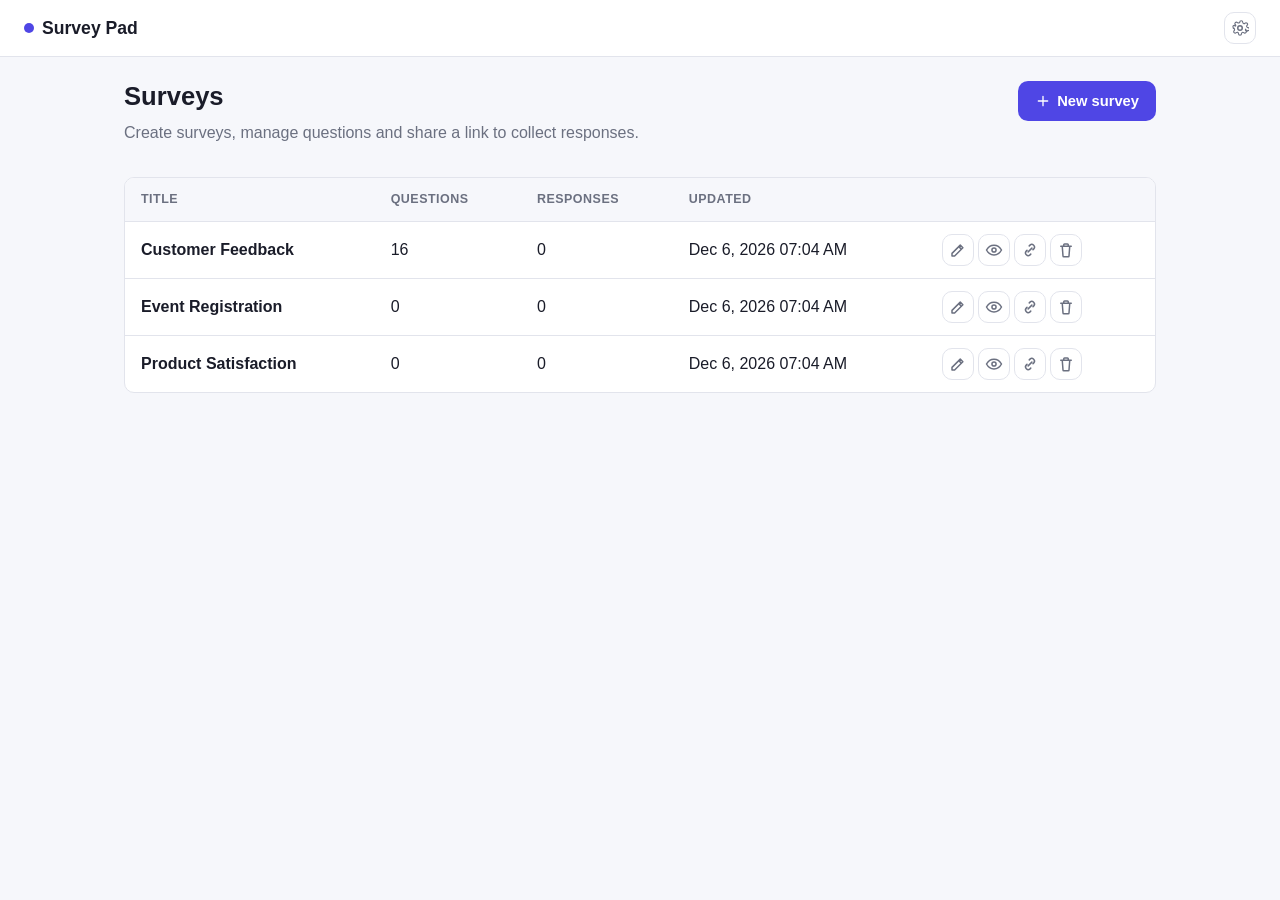
==== index.html @ 5df9e3dc "refactor(ui): simplify required field rendering and remove take nav" ====
<!DOCTYPE html>
<html lang="en">
<head>
  <meta charset="UTF-8">
  <meta name="viewport" content="width=device-width, initial-scale=1">
  <title>Survey Pad</title>
  <link rel="stylesheet" href="assets/css/index.css">
</head>
<body data-page="surveys">
  <header class="app-header">
    <a class="app-brand" href="index.html">
      <span class="brand-dot"></span>
      Survey Pad
    </a>
    <button id="theme-btn" class="icon-button" type="button" aria-label="Theming">
      <svg class="icon" aria-hidden="true"><use href="assets/icons/icons.svg#icon-settings"></use></svg>
    </button>
  </header>

  <main class="app-main">
    <div class="page-header">
      <div>
        <h1>Surveys</h1>
        <p class="page-subtitle">Create surveys, manage questions and share a link to collect responses.</p>
      </div>
      <button id="new-survey-btn" class="btn btn--primary" type="button">
        <svg class="icon" aria-hidden="true"><use href="assets/icons/icons.svg#icon-plus"></use></svg>
        New survey
      </button>
    </div>

    <div class="table-wrap" id="surveys-table-wrap">
      <table class="data-table" id="surveys-table">
        <thead>
          <tr>
            <th>Title</th>
            <th>Questions</th>
            <th>Responses</th>
            <th>Updated</th>
            <th aria-label="Actions"></th>
          </tr>
        </thead>
        <tbody id="surveys-tbody"></tbody>
      </table>
    </div>
    <p id="surveys-empty" class="empty-state" hidden>No surveys yet &mdash; create your first one to get started.</p>
  </main>

  <dialog id="survey-dialog" class="dialog dialog--sm">
    <div class="dialog-header">
      <h2 class="dialog-title" id="survey-dialog-title">New survey</h2>
      <button type="button" class="icon-button" data-dialog-close aria-label="Close dialog">
        <svg class="icon" aria-hidden="true"><use href="assets/icons/icons.svg#icon-close"></use></svg>
      </button>
    </div>
    <div class="dialog-body">
      <form id="survey-form" class="form" novalidate>
        <input type="hidden" id="survey-id">
        <div class="field">
          <label class="field-label" for="survey-title">Title</label>
          <input type="text" id="survey-title" name="title" required maxlength="120">
        </div>
        <div class="field">
          <label class="field-label" for="survey-slug">Slug <span class="field-hint">(used in the survey link, auto-generated)</span></label>
          <input type="text" id="survey-slug" name="slug" required maxlength="80" pattern="[a-z0-9-]+">
          <p class="field-error" id="survey-slug-error" hidden>That slug is already in use.</p>
        </div>
        <div class="field">
          <label class="field-label" for="survey-desc">Description</label>
          <textarea id="survey-desc" name="description" rows="3" maxlength="500"></textarea>
        </div>
        <div class="dialog-actions">
          <button type="button" class="btn btn--ghost" data-dialog-close>Cancel</button>
          <button type="submit" class="btn btn--primary" id="survey-submit-btn">Create survey</button>
        </div>
      </form>
    </div>
  </dialog>

  <dialog id="confirm-dialog" class="dialog dialog--sm">
    <div class="dialog-header">
      <h2 class="dialog-title" id="confirm-dialog-title">Are you sure?</h2>
      <button type="button" class="icon-button" data-dialog-close aria-label="Close dialog">
        <svg class="icon" aria-hidden="true"><use href="assets/icons/icons.svg#icon-close"></use></svg>
      </button>
    </div>
    <div class="dialog-body">
      <p id="confirm-dialog-message" class="dialog-message"></p>
      <div class="dialog-actions">
        <button type="button" class="btn btn--ghost" data-dialog-close>Cancel</button>
        <button type="button" class="btn btn--danger" id="confirm-dialog-confirm">Delete</button>
      </div>
    </div>
  </dialog>

  <dialog id="theme-dialog" class="dialog dialog--sm">
    <div class="dialog-header">
      <h2 class="dialog-title">Theming</h2>
      <button type="button" class="icon-button" data-dialog-close aria-label="Close dialog">
        <svg class="icon" aria-hidden="true"><use href="assets/icons/icons.svg#icon-close"></use></svg>
      </button>
    </div>
    <div class="dialog-body">
      <div class="form">
        <div class="field">
          <label class="field-label" for="theme-font">Font</label>
          <select id="theme-font" class="field-control">
            <option value="'Inter', sans-serif">Inter</option>
            <option value="'Lexend Deca', sans-serif">Lexend Deca</option>
            <option value="'Asap', sans-serif">Asap</option>
          </select>
        </div>
        <div class="field">
          <label class="field-label" for="theme-font-size">Base font size</label>
          <div class="range-wrap">
            <input type="range" id="theme-font-size" min="13" max="20" step="1">
            <output id="theme-font-size-out">16px</output>
          </div>
        </div>
        <div class="field">
          <label class="field-label" for="theme-primary">Accent color</label>
          <input type="color" id="theme-primary">
        </div>
        <div class="field">
          <label class="field-label" for="theme-radius">Corner radius</label>
          <div class="range-wrap">
            <input type="range" id="theme-radius" min="0" max="24" step="1">
            <output id="theme-radius-out">10px</output>
          </div>
        </div>
        <div class="field">
          <label class="field-label" for="theme-spacing">Spacing density</label>
          <div class="range-wrap">
            <input type="range" id="theme-spacing" min="0.8" max="1.4" step="0.05">
            <output id="theme-spacing-out">1x</output>
          </div>
        </div>
        <div class="dialog-actions">
          <button type="button" id="theme-reset" class="btn btn--ghost btn--sm">Reset to defaults</button>
        </div>
      </div>
    </div>
  </dialog>

  <div id="toast-host"></div>

  <script type="module" src="assets/js/pages/surveys.js"></script>
</body>
</html>
---- assets/css/index.css ----
@import url('../fonts/inter/stylesheet.css');
@import url('../fonts/lexend-deca/stylesheet.css');
@import url('../fonts/asap/stylesheet.css');

:root {
  --font-family: 'Inter', sans-serif;
  --font-size-base: 16px;
  --color-primary: #4f46e5;
  --radius-base: 10px;
  --space-scale: 1;

  --color-bg: #f6f7fb;
  --color-surface: #ffffff;
  --color-border: #e2e4ec;
  --color-text: #1a1c29;
  --color-text-muted: #6b7080;
  --color-danger: #dc2626;
  --color-danger-bg: #fef2f2;
  --color-primary-contrast: #ffffff;
  --shadow-sm: 0 1px 2px rgba(20, 20, 40, 0.06);
  --shadow-md: 0 8px 24px rgba(20, 20, 40, 0.12);

  --sp-1: calc(4px * var(--space-scale));
  --sp-2: calc(8px * var(--space-scale));
  --sp-3: calc(12px * var(--space-scale));
  --sp-4: calc(16px * var(--space-scale));
  --sp-5: calc(24px * var(--space-scale));
  --sp-6: calc(32px * var(--space-scale));
}

*, *::before, *::after { box-sizing: border-box; }


[hidden] { display: none !important; }

html { color-scheme: light; }

body {
  margin: 0;
  font-family: var(--font-family);
  font-size: var(--font-size-base);
  color: var(--color-text);
  background: var(--color-bg);
  line-height: 1.5;
  -webkit-font-smoothing: antialiased;
}

h1, h2, h3 { font-weight: 600; margin: 0 0 var(--sp-2); line-height: 1.25; }
h1 { font-size: 1.6em; }
h2 { font-size: 1.25em; }
p { margin: 0 0 var(--sp-2); color: var(--color-text-muted); }
a { color: var(--color-primary); }
code { font-family: ui-monospace, SFMono-Regular, Menlo, monospace; }

.icon { width: 18px; height: 18px; stroke: currentColor; }

/* App shell */
.app-header {
  display: flex;
  align-items: center;
  justify-content: space-between;
  padding: var(--sp-3) var(--sp-5);
  background: var(--color-surface);
  border-bottom: 1px solid var(--color-border);
  position: sticky;
  top: 0;
  z-index: 10;
}
.app-brand { display: flex; align-items: center; gap: var(--sp-2); font-weight: 700; font-size: 1.1em; text-decoration: none; color: var(--color-text); }
.app-brand .brand-dot { width: 10px; height: 10px; border-radius: 999px; background: var(--color-primary); }

.app-main {
  max-width: 1080px;
  margin: 0 auto;
  padding: var(--sp-5);
}
body[data-route="take"] .app-main { max-width: 720px; }

/* Page header */
.page-header {
  display: flex;
  align-items: flex-start;
  justify-content: space-between;
  gap: var(--sp-4);
  margin-bottom: var(--sp-5);
  flex-wrap: wrap;
}
.page-subtitle { max-width: 60ch; }
.header-actions { display: flex; gap: var(--sp-2); flex-wrap: wrap; }
.back-link { display: inline-flex; align-items: center; gap: 2px; font-size: 0.9em; text-decoration: none; color: var(--color-text-muted); margin-bottom: var(--sp-2); }
.back-link .icon { width: 14px; height: 14px; }
.slug-chip {
  display: inline-block;
  background: var(--color-bg);
  border: 1px solid var(--color-border);
  padding: 2px 8px;
  border-radius: 999px;
  font-size: 0.82em;
  color: var(--color-text-muted);
}

/* Buttons */
.btn {
  display: inline-flex;
  align-items: center;
  gap: 6px;
  border-radius: var(--radius-base);
  border: 1px solid transparent;
  padding: var(--sp-2) var(--sp-4);
  font: inherit;
  font-weight: 600;
  font-size: 0.92em;
  cursor: pointer;
  transition: background 0.15s ease, border-color 0.15s ease, transform 0.05s ease;
}
.btn:active { transform: translateY(1px); }
.btn .icon { width: 16px; height: 16px; }
.btn--primary { background: var(--color-primary); color: var(--color-primary-contrast); }
.btn--primary:hover { filter: brightness(1.08); }
.btn--ghost { background: transparent; border-color: var(--color-border); color: var(--color-text); }
.btn--ghost:hover { background: var(--color-bg); }
.btn--danger { background: var(--color-danger); color: #fff; }
.btn--sm { padding: 6px 10px; font-size: 0.85em; }
.btn[disabled] { opacity: 0.45; cursor: not-allowed; }

.icon-button {
  display: inline-flex;
  align-items: center;
  justify-content: center;
  width: 32px;
  height: 32px;
  border-radius: var(--radius-base);
  border: 1px solid var(--color-border);
  background: var(--color-surface);
  color: var(--color-text-muted);
  cursor: pointer;
}
.icon-button:hover { background: var(--color-bg); color: var(--color-text); }
.icon-button--danger:hover { background: var(--color-danger-bg); color: var(--color-danger); border-color: #fecaca; }

/* Table */
.table-wrap { background: var(--color-surface); border: 1px solid var(--color-border); border-radius: var(--radius-base); overflow: hidden; }
.data-table { width: 100%; border-collapse: collapse; }
.data-table th, .data-table td { text-align: left; padding: var(--sp-3) var(--sp-4); border-bottom: 1px solid var(--color-border); vertical-align: middle; }
.data-table th { font-size: 0.78em; text-transform: uppercase; letter-spacing: 0.04em; color: var(--color-text-muted); background: var(--color-bg); }
.data-table tr:last-child td { border-bottom: none; }
.row-title { font-weight: 600; text-decoration: none; color: var(--color-text); }
.row-title:hover { color: var(--color-primary); }
.row-actions { display: flex; gap: var(--sp-1); }
.empty-state {
  text-align: center;
  padding: var(--sp-6) var(--sp-4);
  color: var(--color-text-muted);
  background: var(--color-surface);
  border: 1px dashed var(--color-border);
  border-radius: var(--radius-base);
  display: flex; flex-direction: column; align-items: center; gap: var(--sp-3);
}

/* Forms & fields */
.form { display: flex; flex-direction: column; gap: var(--sp-4); }
.field { display: flex; flex-direction: column; gap: 6px; }
fieldset.field { border: 0; padding: 0; margin: 0; }
fieldset.field legend.field-label { padding: 0; margin-bottom: 6px; }
.field-row { display: flex; gap: var(--sp-3); }
.field-row .field { flex: 1; }
.field-label { font-weight: 600; font-size: 0.88em; }
.field-hint { font-weight: 400; color: var(--color-text-muted); }
.field-help { margin: -4px 0 0; font-size: 0.85em; }
.field-error { color: var(--color-danger); font-size: 0.85em; margin: 0; }
.field[data-required] .field-label::after { content: " *"; color: var(--color-danger); }

input, select, textarea, .field-control {
  font: inherit;
  font-size: 0.95em;
  color: var(--color-text);
  background: var(--color-surface);
  border: 1px solid var(--color-border);
  border-radius: calc(var(--radius-base) * 0.6);
  padding: 9px 11px;
  width: 100%;
}
textarea { resize: vertical; }
input:focus, select:focus, textarea:focus, button:focus-visible {
  outline: 2px solid var(--color-primary);
  outline-offset: 1px;
}
input[type="color"] { padding: 4px; height: 40px; width: 64px; }
input[type="checkbox"], input[type="radio"] { width: auto; accent-color: var(--color-primary); }
.field-control-checkbox { width: auto; accent-color: var(--color-primary); }

.range-wrap { display: flex; align-items: center; gap: var(--sp-3); }
.range-wrap input[type="range"] { flex: 1; padding: 0; accent-color: var(--color-primary); }
.range-output { font-variant-numeric: tabular-nums; color: var(--color-text-muted); min-width: 2.5em; }

.choice-group { display: flex; flex-direction: column; gap: var(--sp-2); }
.choice-option {
  display: flex;
  align-items: center;
  gap: var(--sp-2);
  border: 1px solid var(--color-border);
  border-radius: calc(var(--radius-base) * 0.6);
  padding: var(--sp-2) var(--sp-3);
  cursor: pointer;
  font-size: 0.92em;
}
.choice-option:hover { background: var(--color-bg); }
.choice-option:has(input:checked) { border-color: var(--color-primary); background: color-mix(in srgb, var(--color-primary) 8%, var(--color-surface)); }
.choice-option--single { display: inline-flex; }

.dynamic-fields { display: flex; flex-direction: column; gap: var(--sp-4); }
.options-editor { display: flex; flex-direction: column; gap: var(--sp-2); margin-bottom: var(--sp-2); }
.option-row { display: grid; grid-template-columns: 1fr 1fr auto; gap: var(--sp-2); align-items: center; }

/* Dialog */
dialog.dialog {
  border: none;
  border-radius: var(--radius-base);
  padding: 0;
  width: min(480px, calc(100vw - 32px));
  box-shadow: var(--shadow-md);
  background: var(--color-surface);
  color: var(--color-text);
}
dialog.dialog--sm { width: min(420px, calc(100vw - 32px)); }
dialog.dialog--md { width: min(600px, calc(100vw - 32px)); }
dialog.dialog--lg { width: min(760px, calc(100vw - 32px)); }
dialog.dialog::backdrop { background: rgba(15, 16, 26, 0.45); }
.dialog-header {
  display: flex; align-items: center; justify-content: space-between;
  padding: var(--sp-4) var(--sp-5);
  border-bottom: 1px solid var(--color-border);
}
.dialog-title { margin: 0; }
.dialog-body { padding: var(--sp-5); max-height: 72vh; overflow-y: auto; }
.dialog-body.preview-body { background: var(--color-bg); }
.dialog-actions { display: flex; justify-content: flex-end; gap: var(--sp-2); padding-top: var(--sp-2); }
.dialog-message { margin: 0 0 var(--sp-3); }
.preview-note { font-size: 0.85em; margin-bottom: var(--sp-4); }

/* Toast */
#toast-host { position: fixed; bottom: var(--sp-5); right: var(--sp-5); display: flex; flex-direction: column; gap: var(--sp-2); z-index: 100; }
.toast {
  background: var(--color-text);
  color: #fff;
  padding: var(--sp-2) var(--sp-4);
  border-radius: calc(var(--radius-base) * 0.6);
  box-shadow: var(--shadow-md);
  opacity: 0;
  transform: translateY(8px);
  transition: opacity 0.2s ease, transform 0.2s ease;
  font-size: 0.9em;
}
.toast--visible { opacity: 1; transform: translateY(0); }
.toast--danger { background: var(--color-danger); }

/* Survey form  */
.survey-form { display: flex; flex-direction: column; gap: var(--sp-5); }
.survey-form .field { background: transparent; }

/* Take-survey page */
.survey-take-nav {
  display: flex;
  align-items: center;
  justify-content: center;
  gap: var(--sp-2);
  flex-wrap: wrap;
  margin: var(--sp-4) 0;
}
.survey-take-position { color: var(--color-text-muted); font-size: 0.85em; padding: 0 var(--sp-2); }
.survey-take-nav a[aria-disabled="true"] { pointer-events: none; opacity: 0.4; }
.survey-take-card {
  background: var(--color-surface);
  border: 1px solid var(--color-border);
  border-radius: var(--radius-base);
  padding: var(--sp-6);
  box-shadow: var(--shadow-sm);
}
.survey-take-details { margin-bottom: var(--sp-5); padding-bottom: var(--sp-4); border-bottom: 1px solid var(--color-border); }

.success-panel { text-align: center; padding: var(--sp-6) 0; display: flex; flex-direction: column; align-items: center; gap: var(--sp-2); }

@media (max-width: 640px) {
  .app-main { padding: var(--sp-4); }
  .data-table thead { display: none; }
  .data-table tr { display: block; border-bottom: 1px solid var(--color-border); padding: var(--sp-3) 0; }
  .data-table td { display: flex; justify-content: space-between; gap: var(--sp-3); border-bottom: none; padding: 4px var(--sp-4); }
  .data-table td::before { content: attr(data-label); font-weight: 600; color: var(--color-text-muted); }
  .survey-take-card { padding: var(--sp-4); }
}
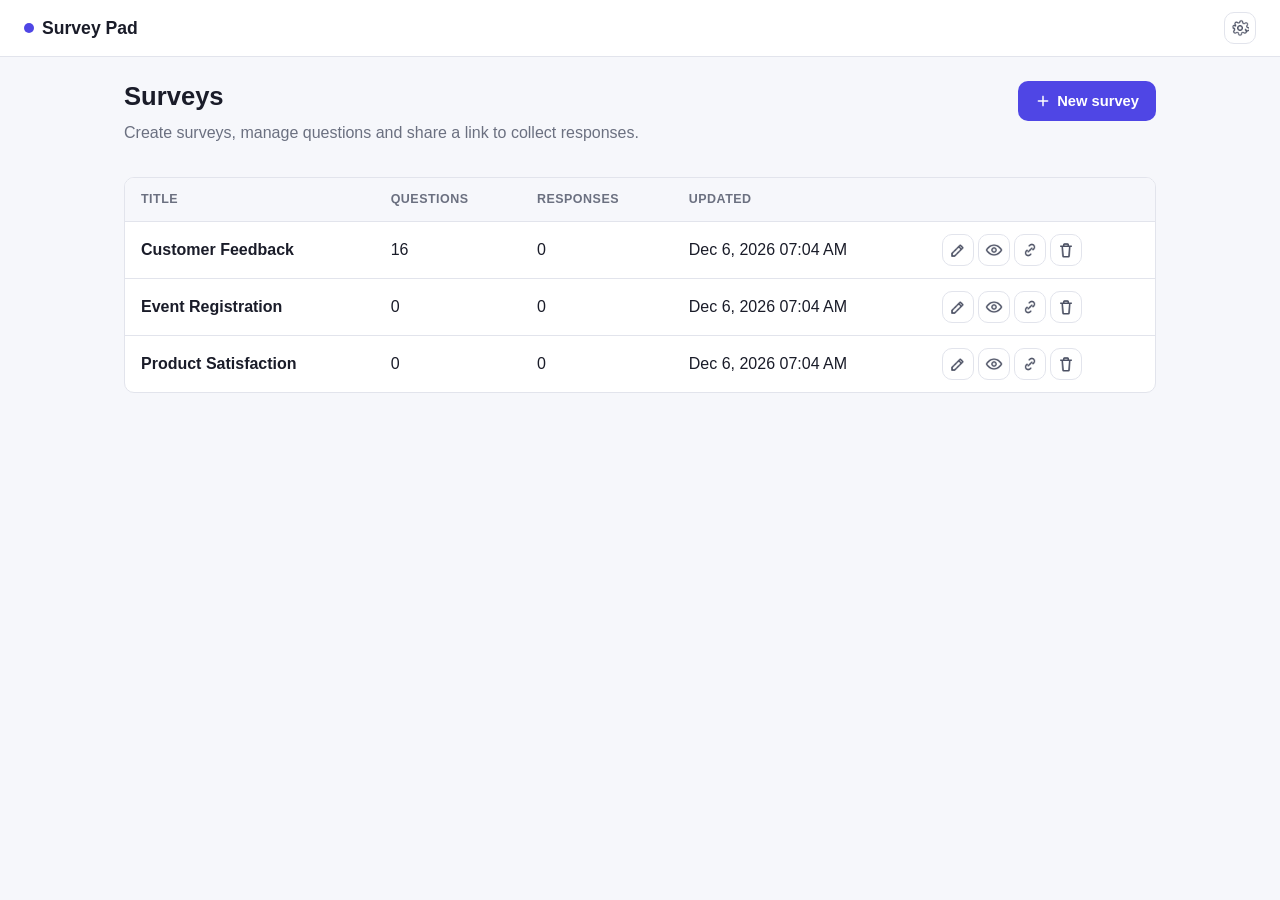
==== commit 6baed9f6: "feat(preview): row style preview" ====
--- a/index.html
+++ b/index.html
@@ -13,7 +13,7 @@
       Survey Pad
     </a>
     <button id="theme-btn" class="icon-button" type="button" aria-label="Theming">
-      <svg class="icon" aria-hidden="true"><use href="assets/icons/icons.svg#icon-settings"></use></svg>
+      <img class="icon" src="assets/icons/png/settings.png" alt="" width="18" height="18">
     </button>
   </header>
 
@@ -24,7 +24,7 @@
         <p class="page-subtitle">Create surveys, manage questions and share a link to collect responses.</p>
       </div>
       <button id="new-survey-btn" class="btn btn--primary" type="button">
-        <svg class="icon" aria-hidden="true"><use href="assets/icons/icons.svg#icon-plus"></use></svg>
+        <img class="icon" src="assets/icons/png/plus.png" alt="" width="18" height="18">
         New survey
       </button>
     </div>
@@ -43,14 +43,14 @@
         <tbody id="surveys-tbody"></tbody>
       </table>
     </div>
-    <p id="surveys-empty" class="empty-state" hidden>No surveys yet &mdash; create your first one to get started.</p>
+    <p id="surveys-empty" class="empty-state" hidden>No surveys yet. Create your first one to get started.</p>
   </main>
 
   <dialog id="survey-dialog" class="dialog dialog--sm">
     <div class="dialog-header">
       <h2 class="dialog-title" id="survey-dialog-title">New survey</h2>
       <button type="button" class="icon-button" data-dialog-close aria-label="Close dialog">
-        <svg class="icon" aria-hidden="true"><use href="assets/icons/icons.svg#icon-close"></use></svg>
+        <img class="icon" src="assets/icons/png/close.png" alt="" width="18" height="18">
       </button>
     </div>
     <div class="dialog-body">
@@ -81,7 +81,7 @@
     <div class="dialog-header">
       <h2 class="dialog-title" id="confirm-dialog-title">Are you sure?</h2>
       <button type="button" class="icon-button" data-dialog-close aria-label="Close dialog">
-        <svg class="icon" aria-hidden="true"><use href="assets/icons/icons.svg#icon-close"></use></svg>
+        <img class="icon" src="assets/icons/png/close.png" alt="" width="18" height="18">
       </button>
     </div>
     <div class="dialog-body">
@@ -97,7 +97,7 @@
     <div class="dialog-header">
       <h2 class="dialog-title">Theming</h2>
       <button type="button" class="icon-button" data-dialog-close aria-label="Close dialog">
-        <svg class="icon" aria-hidden="true"><use href="assets/icons/icons.svg#icon-close"></use></svg>
+        <img class="icon" src="assets/icons/png/close.png" alt="" width="18" height="18">
       </button>
     </div>
     <div class="dialog-body">
--- a/assets/css/index.css
+++ b/assets/css/index.css
@@ -52,7 +52,8 @@
 a { color: var(--color-primary); }
 code { font-family: ui-monospace, SFMono-Regular, Menlo, monospace; }
 
-.icon { width: 18px; height: 18px; stroke: currentColor; }
+.icon { width: 18px; height: 18px; flex: none; }
+.btn--primary .icon, .btn--danger .icon { filter: brightness(0) invert(1); }
 
 /* App shell */
 .app-header {
@@ -212,6 +213,10 @@
 .options-editor { display: flex; flex-direction: column; gap: var(--sp-2); margin-bottom: var(--sp-2); }
 .option-row { display: grid; grid-template-columns: 1fr 1fr auto; gap: var(--sp-2); align-items: center; }
 
+/* Survey form  */
+.survey-form { display: flex; flex-direction: column; gap: var(--sp-5); }
+.survey-form .field { background: transparent; }
+
 /* Dialog */
 dialog.dialog {
   border: none;
@@ -225,6 +230,10 @@
 dialog.dialog--sm { width: min(420px, calc(100vw - 32px)); }
 dialog.dialog--md { width: min(600px, calc(100vw - 32px)); }
 dialog.dialog--lg { width: min(760px, calc(100vw - 32px)); }
+dialog#preview-dialog { width: min(1100px, calc(100vw - 32px)); height: calc(100dvh - 32px); max-height: none; overflow: hidden; }
+dialog#preview-dialog[open] { display: flex; flex-direction: column; }
+#preview-dialog .dialog-header { flex: none; }
+#preview-dialog .dialog-body { flex: 1 1 0; min-height: 0; max-height: none; overflow-y: auto; }
 dialog.dialog::backdrop { background: rgba(15, 16, 26, 0.45); }
 .dialog-header {
   display: flex; align-items: center; justify-content: space-between;
@@ -237,6 +246,13 @@
 .dialog-actions { display: flex; justify-content: flex-end; gap: var(--sp-2); padding-top: var(--sp-2); }
 .dialog-message { margin: 0 0 var(--sp-3); }
 .preview-note { font-size: 0.85em; margin-bottom: var(--sp-4); }
+.preview-body .survey-form {
+  display: grid;
+  grid-template-columns: repeat(auto-fill, minmax(min(260px, 100%), 1fr));
+  gap: var(--sp-5) var(--sp-4);
+  align-items: start;
+}
+.preview-body .survey-form > * { min-width: 0; }
 
 /* Toast */
 #toast-host { position: fixed; bottom: var(--sp-5); right: var(--sp-5); display: flex; flex-direction: column; gap: var(--sp-2); z-index: 100; }
@@ -254,10 +270,6 @@
 .toast--visible { opacity: 1; transform: translateY(0); }
 .toast--danger { background: var(--color-danger); }
 
-/* Survey form  */
-.survey-form { display: flex; flex-direction: column; gap: var(--sp-5); }
-.survey-form .field { background: transparent; }
-
 /* Take-survey page */
 .survey-take-nav {
   display: flex;
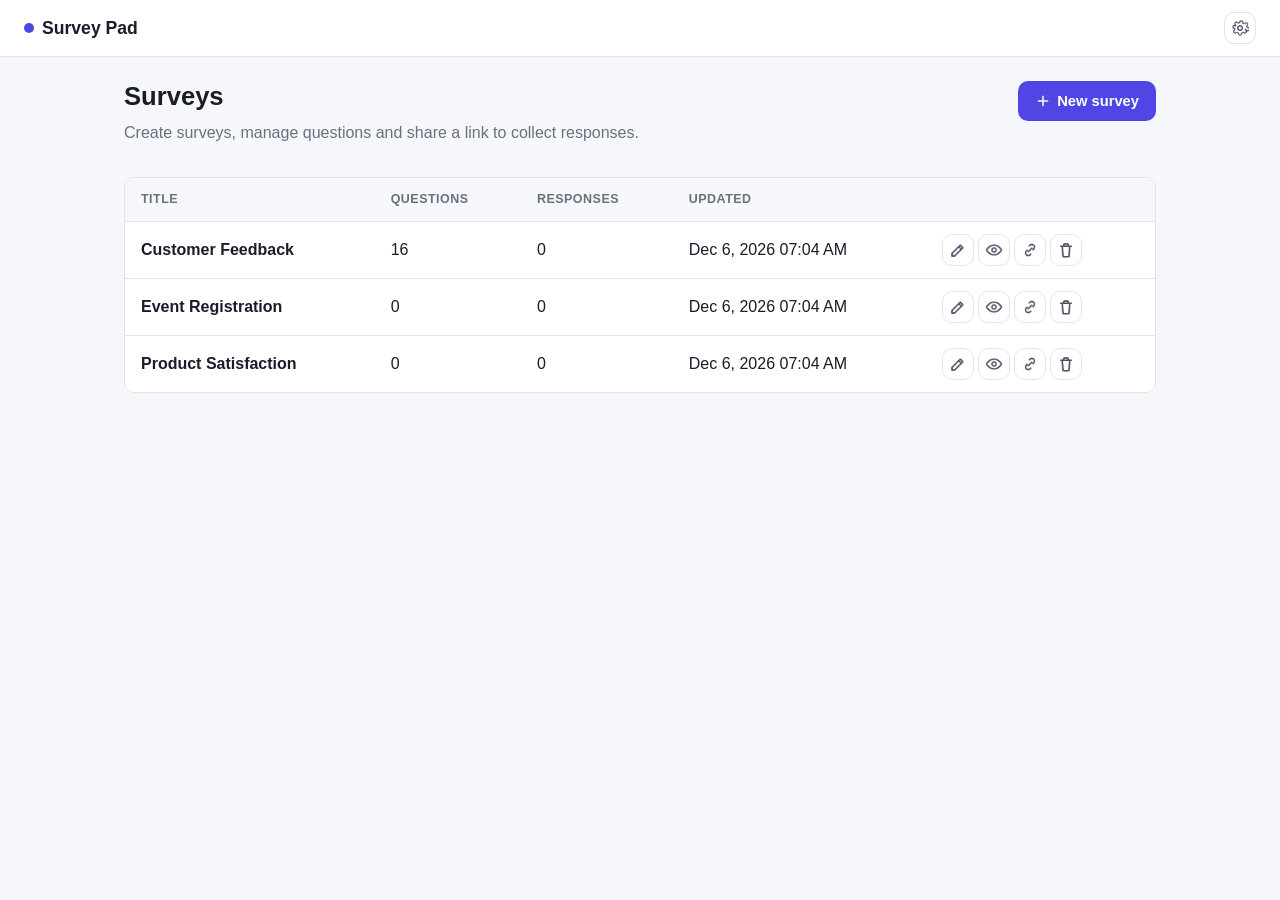
==== commit 2e30a23c: "feat(seo):" ====
--- a/index.html
+++ b/index.html
@@ -3,7 +3,29 @@
 <head>
   <meta charset="UTF-8">
   <meta name="viewport" content="width=device-width, initial-scale=1">
-  <title>Survey Pad</title>
+  <title>Survey Pad | Build and share surveys</title>
+  <meta name="description" content="Create surveys, add questions of every HTML input type, preview them and share a link. Everything is stored in your browser, no account or server needed.">
+  <meta name="theme-color" content="#4f46e5">
+  <link rel="icon" href="favicon.ico" sizes="48x48">
+  <link rel="icon" href="assets/favicon/favicon.svg" type="image/svg+xml">
+  <link rel="icon" href="assets/favicon/favicon-32.png" type="image/png" sizes="32x32">
+  <link rel="icon" href="assets/favicon/favicon-16.png" type="image/png" sizes="16x16">
+  <link rel="apple-touch-icon" href="assets/favicon/apple-touch-icon.png">
+  <link rel="manifest" href="site.webmanifest">
+  <meta property="og:type" content="website">
+  <meta property="og:site_name" content="Survey Pad">
+  <meta property="og:title" content="Survey Pad | Build and share surveys">
+  <meta property="og:description" content="Create surveys, add questions of every HTML input type, preview them and share a link. Everything is stored in your browser, no account or server needed.">
+  <meta property="og:image" content="assets/og/og-image.png">
+  <meta property="og:image:type" content="image/png">
+  <meta property="og:image:width" content="1200">
+  <meta property="og:image:height" content="630">
+  <meta property="og:image:alt" content="Survey Pad logo and tagline on a purple gradient">
+  <meta name="twitter:card" content="summary_large_image">
+  <meta name="twitter:title" content="Survey Pad | Build and share surveys">
+  <meta name="twitter:description" content="Create surveys, add questions of every HTML input type, preview them and share a link. Everything is stored in your browser, no account or server needed.">
+  <meta name="twitter:image" content="assets/og/og-image.png">
+  <meta name="twitter:image:alt" content="Survey Pad logo and tagline on a purple gradient">
   <link rel="stylesheet" href="assets/css/index.css">
 </head>
 <body data-page="surveys">
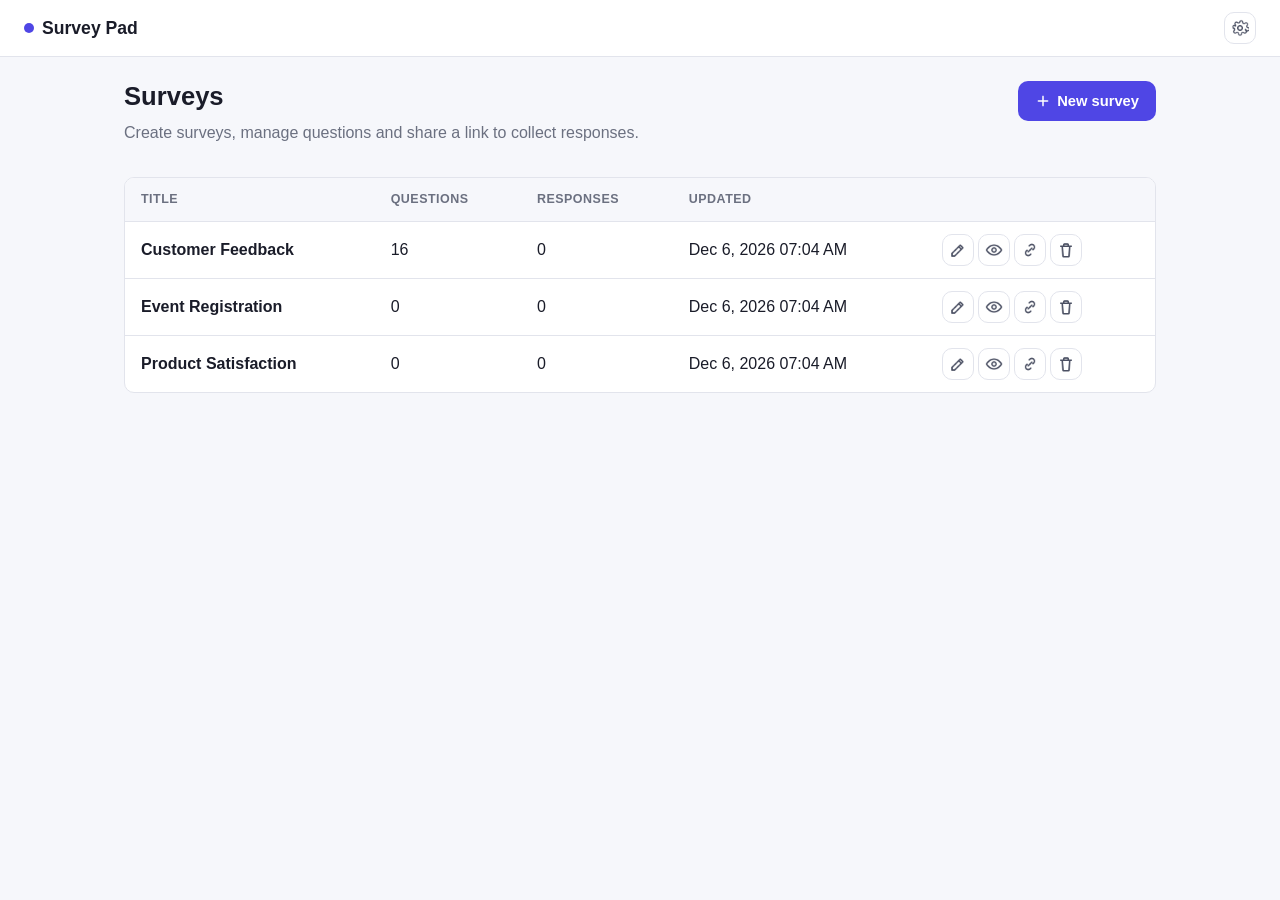
==== commit ed55d406: "." ====
--- a/index.html
+++ b/index.html
@@ -4,7 +4,7 @@
   <meta charset="UTF-8">
   <meta name="viewport" content="width=device-width, initial-scale=1">
   <title>Survey Pad | Build and share surveys</title>
-  <meta name="description" content="Create surveys, add questions of every HTML input type, preview them and share a link. Everything is stored in your browser, no account or server needed.">
+  <meta name="description" content="Create surveys, add questions of every type, preview them and share a link. ">
   <meta name="theme-color" content="#4f46e5">
   <link rel="icon" href="favicon.ico" sizes="48x48">
   <link rel="icon" href="assets/favicon/favicon.svg" type="image/svg+xml">
@@ -15,7 +15,7 @@
   <meta property="og:type" content="website">
   <meta property="og:site_name" content="Survey Pad">
   <meta property="og:title" content="Survey Pad | Build and share surveys">
-  <meta property="og:description" content="Create surveys, add questions of every HTML input type, preview them and share a link. Everything is stored in your browser, no account or server needed.">
+  <meta property="og:description" content="Create surveys, add questions of  type, preview them and share a link. ">
   <meta property="og:image" content="assets/og/og-image.png">
   <meta property="og:image:type" content="image/png">
   <meta property="og:image:width" content="1200">
@@ -23,7 +23,7 @@
   <meta property="og:image:alt" content="Survey Pad logo and tagline on a purple gradient">
   <meta name="twitter:card" content="summary_large_image">
   <meta name="twitter:title" content="Survey Pad | Build and share surveys">
-  <meta name="twitter:description" content="Create surveys, add questions of every HTML input type, preview them and share a link. Everything is stored in your browser, no account or server needed.">
+  <meta name="twitter:description" content="Create surveys, add questions of  type, preview them and share a link. ">
   <meta name="twitter:image" content="assets/og/og-image.png">
   <meta name="twitter:image:alt" content="Survey Pad logo and tagline on a purple gradient">
   <link rel="stylesheet" href="assets/css/index.css">
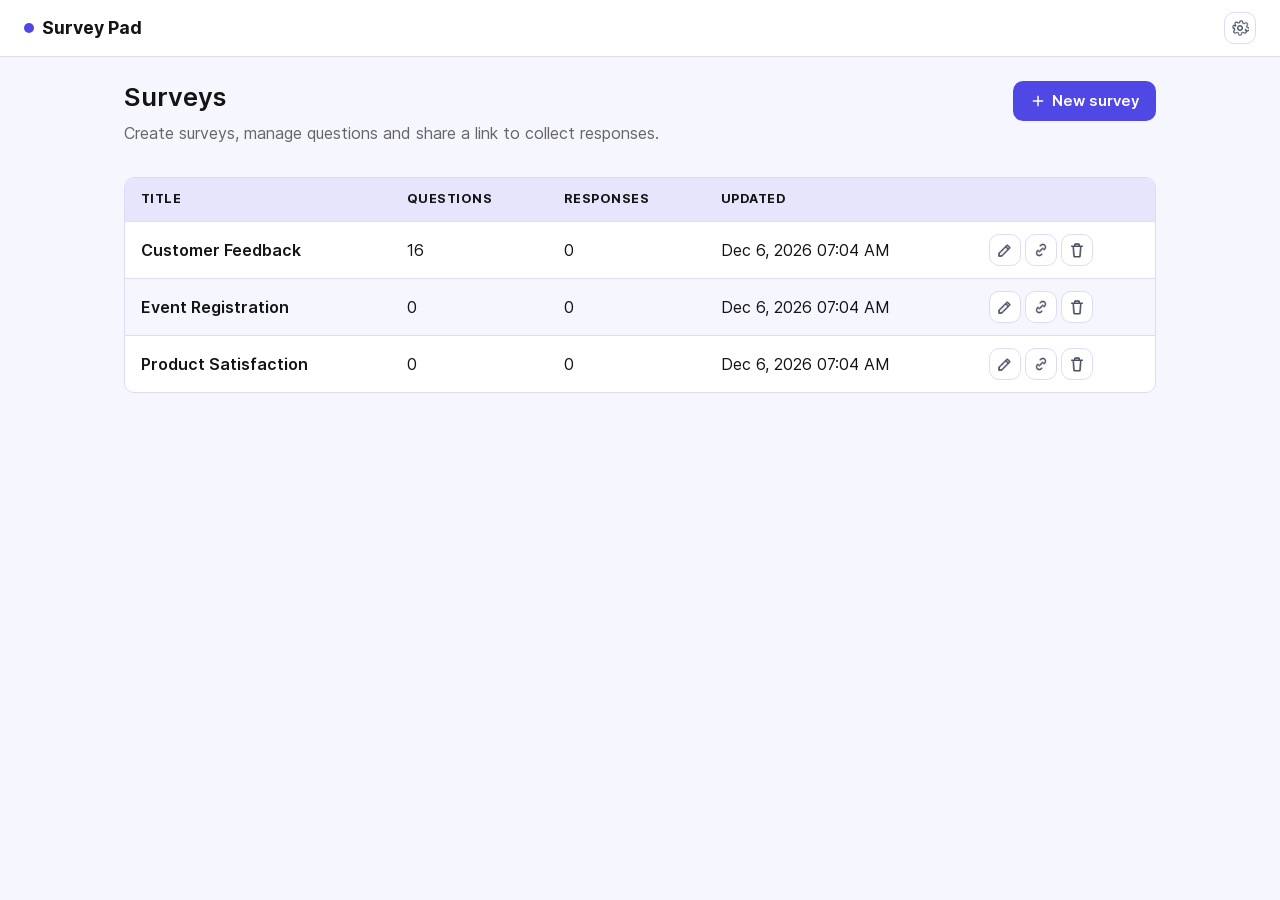
==== commit 00c6fb29: "feat(theme)!: replace accent color with light/dark/contrast themes" ====
--- a/index.html
+++ b/index.html
@@ -1,171 +1,182 @@
 <!DOCTYPE html>
 <html lang="en">
 <head>
-  <meta charset="UTF-8">
-  <meta name="viewport" content="width=device-width, initial-scale=1">
-  <title>Survey Pad | Build and share surveys</title>
-  <meta name="description" content="Create surveys, add questions of every type, preview them and share a link. ">
-  <meta name="theme-color" content="#4f46e5">
-  <link rel="icon" href="favicon.ico" sizes="48x48">
-  <link rel="icon" href="assets/favicon/favicon.svg" type="image/svg+xml">
-  <link rel="icon" href="assets/favicon/favicon-32.png" type="image/png" sizes="32x32">
-  <link rel="icon" href="assets/favicon/favicon-16.png" type="image/png" sizes="16x16">
-  <link rel="apple-touch-icon" href="assets/favicon/apple-touch-icon.png">
-  <link rel="manifest" href="site.webmanifest">
-  <meta property="og:type" content="website">
-  <meta property="og:site_name" content="Survey Pad">
-  <meta property="og:title" content="Survey Pad | Build and share surveys">
-  <meta property="og:description" content="Create surveys, add questions of  type, preview them and share a link. ">
-  <meta property="og:image" content="assets/og/og-image.png">
-  <meta property="og:image:type" content="image/png">
-  <meta property="og:image:width" content="1200">
-  <meta property="og:image:height" content="630">
-  <meta property="og:image:alt" content="Survey Pad logo and tagline on a purple gradient">
-  <meta name="twitter:card" content="summary_large_image">
-  <meta name="twitter:title" content="Survey Pad | Build and share surveys">
-  <meta name="twitter:description" content="Create surveys, add questions of  type, preview them and share a link. ">
-  <meta name="twitter:image" content="assets/og/og-image.png">
-  <meta name="twitter:image:alt" content="Survey Pad logo and tagline on a purple gradient">
-  <link rel="stylesheet" href="assets/css/index.css">
+    <meta charset="UTF-8">
+    <meta content="width=device-width, initial-scale=1" name="viewport">
+    <title>Survey Pad | Build and share surveys</title>
+    <meta content="Create surveys, add questions of every type, preview them and share a link. " name="description">
+    <meta content="#4f46e5" name="theme-color">
+    <link href="favicon.ico" rel="icon" sizes="48x48">
+    <link href="assets/favicon/favicon.svg" rel="icon" type="image/svg+xml">
+    <link href="assets/favicon/favicon-32.png" rel="icon" sizes="32x32" type="image/png">
+    <link href="assets/favicon/favicon-16.png" rel="icon" sizes="16x16" type="image/png">
+    <link href="assets/favicon/apple-touch-icon.png" rel="apple-touch-icon">
+    <link href="site.webmanifest" rel="manifest">
+    <meta content="website" property="og:type">
+    <meta content="Survey Pad" property="og:site_name">
+    <meta content="Survey Pad | Build and share surveys" property="og:title">
+    <meta content="Create surveys, add questions of  type, preview them and share a link. " property="og:description">
+    <meta content="assets/og/og-image.png" property="og:image">
+    <meta content="image/png" property="og:image:type">
+    <meta content="1200" property="og:image:width">
+    <meta content="630" property="og:image:height">
+    <meta content="Survey Pad logo and tagline on a purple gradient" property="og:image:alt">
+    <meta content="summary_large_image" name="twitter:card">
+    <meta content="Survey Pad | Build and share surveys" name="twitter:title">
+    <meta content="Create surveys, add questions of  type, preview them and share a link. " name="twitter:description">
+    <meta content="assets/og/og-image.png" name="twitter:image">
+    <meta content="Survey Pad logo and tagline on a purple gradient" name="twitter:image:alt">
+    <link href="assets/css/index.css" rel="stylesheet">
+
+    <script>
+        try {
+            var s = JSON.parse(localStorage.getItem('sp:theme'));
+            var t = s && s.theme;
+            if (!t) t = matchMedia('(prefers-contrast: more)').matches ? 'contrast'
+                : matchMedia('(prefers-color-scheme: dark)').matches ? 'dark' : 'light';
+            document.documentElement.dataset.theme = t;
+        } catch (e) {
+        }
+    </script>
 </head>
 <body data-page="surveys">
-  <header class="app-header">
+<header class="app-header">
     <a class="app-brand" href="index.html">
-      <span class="brand-dot"></span>
-      Survey Pad
+        <span class="brand-dot"></span>
+        Survey Pad
     </a>
-    <button id="theme-btn" class="icon-button" type="button" aria-label="Theming">
-      <img class="icon" src="assets/icons/png/settings.png" alt="" width="18" height="18">
+    <button aria-label="Theming" class="icon-button" id="theme-btn" type="button">
+        <img alt="" class="icon" height="18" src="assets/icons/png/settings.png" width="18">
     </button>
-  </header>
+</header>
 
-  <main class="app-main">
+<main class="app-main">
     <div class="page-header">
-      <div>
-        <h1>Surveys</h1>
-        <p class="page-subtitle">Create surveys, manage questions and share a link to collect responses.</p>
-      </div>
-      <button id="new-survey-btn" class="btn btn--primary" type="button">
-        <img class="icon" src="assets/icons/png/plus.png" alt="" width="18" height="18">
-        New survey
-      </button>
+        <div>
+            <h1>Surveys</h1>
+            <p class="page-subtitle">Create surveys, manage questions and share a link to collect responses.</p>
+        </div>
+        <button class="btn btn--primary" id="new-survey-btn" type="button">
+            <img alt="" class="icon" height="18" src="assets/icons/png/plus.png" width="18">
+            New survey
+        </button>
     </div>
 
     <div class="table-wrap" id="surveys-table-wrap">
-      <table class="data-table" id="surveys-table">
-        <thead>
-          <tr>
-            <th>Title</th>
-            <th>Questions</th>
-            <th>Responses</th>
-            <th>Updated</th>
-            <th aria-label="Actions"></th>
-          </tr>
-        </thead>
-        <tbody id="surveys-tbody"></tbody>
-      </table>
+        <table class="data-table" id="surveys-table">
+            <thead>
+            <tr>
+                <th>Title</th>
+                <th>Questions</th>
+                <th>Responses</th>
+                <th>Updated</th>
+                <th aria-label="Actions"></th>
+            </tr>
+            </thead>
+            <tbody id="surveys-tbody"></tbody>
+        </table>
     </div>
-    <p id="surveys-empty" class="empty-state" hidden>No surveys yet. Create your first one to get started.</p>
-  </main>
+    <p class="empty-state" hidden id="surveys-empty">No surveys yet. Create your first one to get started.</p>
+</main>
 
-  <dialog id="survey-dialog" class="dialog dialog--sm">
+<dialog class="dialog dialog--sm" id="survey-dialog">
     <div class="dialog-header">
-      <h2 class="dialog-title" id="survey-dialog-title">New survey</h2>
-      <button type="button" class="icon-button" data-dialog-close aria-label="Close dialog">
-        <img class="icon" src="assets/icons/png/close.png" alt="" width="18" height="18">
-      </button>
+        <h2 class="dialog-title" id="survey-dialog-title">New survey</h2>
+        <button aria-label="Close dialog" class="icon-button" data-dialog-close type="button">
+            <img alt="" class="icon" height="18" src="assets/icons/png/close.png" width="18">
+        </button>
     </div>
     <div class="dialog-body">
-      <form id="survey-form" class="form" novalidate>
-        <input type="hidden" id="survey-id">
-        <div class="field">
-          <label class="field-label" for="survey-title">Title</label>
-          <input type="text" id="survey-title" name="title" required maxlength="120">
-        </div>
-        <div class="field">
-          <label class="field-label" for="survey-slug">Slug <span class="field-hint">(used in the survey link, auto-generated)</span></label>
-          <input type="text" id="survey-slug" name="slug" required maxlength="80" pattern="[a-z0-9-]+">
-          <p class="field-error" id="survey-slug-error" hidden>That slug is already in use.</p>
-        </div>
-        <div class="field">
-          <label class="field-label" for="survey-desc">Description</label>
-          <textarea id="survey-desc" name="description" rows="3" maxlength="500"></textarea>
-        </div>
-        <div class="dialog-actions">
-          <button type="button" class="btn btn--ghost" data-dialog-close>Cancel</button>
-          <button type="submit" class="btn btn--primary" id="survey-submit-btn">Create survey</button>
-        </div>
-      </form>
+        <form class="form" id="survey-form" novalidate>
+            <input id="survey-id" type="hidden">
+            <div class="field">
+                <label class="field-label" for="survey-title">Title</label>
+                <input id="survey-title" maxlength="120" name="title" required type="text">
+            </div>
+            <div class="field">
+                <label class="field-label" for="survey-slug">Slug <span class="field-hint">(used in the survey link, auto-generated)</span></label>
+                <input id="survey-slug" maxlength="80" name="slug" pattern="[a-z0-9-]+" required type="text">
+                <p class="field-error" hidden id="survey-slug-error">That slug is already in use.</p>
+            </div>
+            <div class="field">
+                <label class="field-label" for="survey-desc">Description</label>
+                <textarea id="survey-desc" maxlength="500" name="description" rows="3"></textarea>
+            </div>
+            <div class="dialog-actions">
+                <button class="btn btn--ghost" data-dialog-close type="button">Cancel</button>
+                <button class="btn btn--primary" id="survey-submit-btn" type="submit">Create survey</button>
+            </div>
+        </form>
     </div>
-  </dialog>
+</dialog>
 
-  <dialog id="confirm-dialog" class="dialog dialog--sm">
+<dialog class="dialog dialog--sm" id="confirm-dialog">
     <div class="dialog-header">
-      <h2 class="dialog-title" id="confirm-dialog-title">Are you sure?</h2>
-      <button type="button" class="icon-button" data-dialog-close aria-label="Close dialog">
-        <img class="icon" src="assets/icons/png/close.png" alt="" width="18" height="18">
-      </button>
+        <h2 class="dialog-title" id="confirm-dialog-title">Are you sure?</h2>
+        <button aria-label="Close dialog" class="icon-button" data-dialog-close type="button">
+            <img alt="" class="icon" height="18" src="assets/icons/png/close.png" width="18">
+        </button>
     </div>
     <div class="dialog-body">
-      <p id="confirm-dialog-message" class="dialog-message"></p>
-      <div class="dialog-actions">
-        <button type="button" class="btn btn--ghost" data-dialog-close>Cancel</button>
-        <button type="button" class="btn btn--danger" id="confirm-dialog-confirm">Delete</button>
-      </div>
+        <p class="dialog-message" id="confirm-dialog-message"></p>
+        <div class="dialog-actions">
+            <button class="btn btn--ghost" data-dialog-close type="button">Cancel</button>
+            <button class="btn btn--danger" id="confirm-dialog-confirm" type="button">Delete</button>
+        </div>
     </div>
-  </dialog>
+</dialog>
 
-  <dialog id="theme-dialog" class="dialog dialog--sm">
+<dialog class="dialog dialog--sm" id="theme-dialog">
     <div class="dialog-header">
-      <h2 class="dialog-title">Theming</h2>
-      <button type="button" class="icon-button" data-dialog-close aria-label="Close dialog">
-        <img class="icon" src="assets/icons/png/close.png" alt="" width="18" height="18">
-      </button>
+        <h2 class="dialog-title">Settings</h2>
+        <button aria-label="Close dialog" class="icon-button" data-dialog-close type="button">
+            <img alt="" class="icon" height="18" src="assets/icons/png/close.png" width="18">
+        </button>
     </div>
     <div class="dialog-body">
-      <div class="form">
-        <div class="field">
-          <label class="field-label" for="theme-font">Font</label>
-          <select id="theme-font" class="field-control">
-            <option value="'Inter', sans-serif">Inter</option>
-            <option value="'Lexend Deca', sans-serif">Lexend Deca</option>
-            <option value="'Asap', sans-serif">Asap</option>
-          </select>
+        <fieldset class="field">
+            <legend class="field-label">Theme</legend>
+            <div class="theme-options" id="theme-options"></div>
+        </fieldset>
+        <div class="form">
+            <div class="field">
+                <label class="field-label" for="theme-font">Font</label>
+                <select class="field-control" id="theme-font">
+                    <option value="'Inter', sans-serif">Inter</option>
+                    <option value="'Lexend Deca', sans-serif">Lexend Deca</option>
+                    <option value="'Asap', sans-serif">Asap</option>
+                </select>
+            </div>
+            <div class="field">
+                <label class="field-label" for="theme-font-size">Font size</label>
+                <div class="range-wrap">
+                    <input id="theme-font-size" max="20" min="13" step="1" type="range">
+                    <output id="theme-font-size-out">16px</output>
+                </div>
+            </div>
+            <div class="field">
+                <label class="field-label" for="theme-radius">Corner radius</label>
+                <div class="range-wrap">
+                    <input id="theme-radius" max="24" min="0" step="1" type="range">
+                    <output id="theme-radius-out">10px</output>
+                </div>
+            </div>
+            <div class="field">
+                <label class="field-label" for="theme-spacing">Spacing density</label>
+                <div class="range-wrap">
+                    <input id="theme-spacing" max="1.4" min="0.8" step="0.05" type="range">
+                    <output id="theme-spacing-out">1x</output>
+                </div>
+            </div>
+            <div class="dialog-actions">
+                <button class="btn btn--ghost btn--sm" id="theme-reset" type="button">Reset to defaults</button>
+            </div>
         </div>
-        <div class="field">
-          <label class="field-label" for="theme-font-size">Base font size</label>
-          <div class="range-wrap">
-            <input type="range" id="theme-font-size" min="13" max="20" step="1">
-            <output id="theme-font-size-out">16px</output>
-          </div>
-        </div>
-        <div class="field">
-          <label class="field-label" for="theme-primary">Accent color</label>
-          <input type="color" id="theme-primary">
-        </div>
-        <div class="field">
-          <label class="field-label" for="theme-radius">Corner radius</label>
-          <div class="range-wrap">
-            <input type="range" id="theme-radius" min="0" max="24" step="1">
-            <output id="theme-radius-out">10px</output>
-          </div>
-        </div>
-        <div class="field">
-          <label class="field-label" for="theme-spacing">Spacing density</label>
-          <div class="range-wrap">
-            <input type="range" id="theme-spacing" min="0.8" max="1.4" step="0.05">
-            <output id="theme-spacing-out">1x</output>
-          </div>
-        </div>
-        <div class="dialog-actions">
-          <button type="button" id="theme-reset" class="btn btn--ghost btn--sm">Reset to defaults</button>
-        </div>
-      </div>
     </div>
-  </dialog>
+</dialog>
 
-  <div id="toast-host"></div>
+<div id="toast-host"></div>
 
-  <script type="module" src="assets/js/pages/surveys.js"></script>
+<script src="assets/js/pages/surveys.js" type="module"></script>
 </body>
 </html>
--- a/assets/css/index.css
+++ b/assets/css/index.css
@@ -3,300 +3,885 @@
 @import url('../fonts/asap/stylesheet.css');
 
 :root {
-  --font-family: 'Inter', sans-serif;
-  --font-size-base: 16px;
-  --color-primary: #4f46e5;
-  --radius-base: 10px;
-  --space-scale: 1;
-
-  --color-bg: #f6f7fb;
-  --color-surface: #ffffff;
-  --color-border: #e2e4ec;
-  --color-text: #1a1c29;
-  --color-text-muted: #6b7080;
-  --color-danger: #dc2626;
-  --color-danger-bg: #fef2f2;
-  --color-primary-contrast: #ffffff;
-  --shadow-sm: 0 1px 2px rgba(20, 20, 40, 0.06);
-  --shadow-md: 0 8px 24px rgba(20, 20, 40, 0.12);
-
-  --sp-1: calc(4px * var(--space-scale));
-  --sp-2: calc(8px * var(--space-scale));
-  --sp-3: calc(12px * var(--space-scale));
-  --sp-4: calc(16px * var(--space-scale));
-  --sp-5: calc(24px * var(--space-scale));
-  --sp-6: calc(32px * var(--space-scale));
-}
-
-*, *::before, *::after { box-sizing: border-box; }
-
-
-[hidden] { display: none !important; }
-
-html { color-scheme: light; }
+    --font-family: 'Inter', sans-serif;
+    --font-size-base: 16px;
+    --radius-base: 10px;
+    --space-scale: 1;
+
+    color-scheme: light;
+
+    --color-primary: hsl(243 75% 59%);
+    --color-primary-contrast: hsl(0 0% 100%);
+    --color-primary-soft: hsl(244 76% 97%);
+    --color-surface: hsl(0 0% 100%);
+    --color-bg: hsl(240 75% 98%);
+    --color-border: hsl(243 76% 92%);
+    --color-text: hsl(0 0% 8%);
+    --color-text-muted: hsl(0 0% 40%);
+    --color-hover: hsl(240 75% 98%);
+    --color-focus: var(--color-primary);
+
+    --color-danger: hsl(0 72% 51%);
+    --color-danger-contrast: hsl(0 0% 100%);
+    --color-danger-bg: hsl(0 86% 97%);
+    --color-danger-border: hsl(0 96% 89%);
+
+    --color-table-header-bg: hsl(243 73% 94%);
+    --color-table-header-text: var(--color-text);
+    --color-row-alt: hsl(240 80% 98%);
+    --color-row-hover: hsl(240 72% 96%);
+
+    --color-backdrop: hsl(243 53% 18% / 0.45);
+    --shadow-sm: 0 1px 2px hsl(243 53% 18% / 0.06);
+    --shadow-md: 0 8px 24px hsl(243 53% 18% / 0.12);
+
+    --focus-width: 2px;
+    --dialog-border: none;
+    --icon-invert: 0;
+    --icon-on-primary-invert: 1;
+    --icon-on-danger-invert: 1;
+
+    --sp-1: calc(4px * var(--space-scale));
+    --sp-2: calc(8px * var(--space-scale));
+    --sp-3: calc(12px * var(--space-scale));
+    --sp-4: calc(16px * var(--space-scale));
+    --sp-5: calc(24px * var(--space-scale));
+    --sp-6: calc(32px * var(--space-scale));
+
+    --border-width: 1px;
+    --icon-size: 18px;
+    --icon-size-sm: 14px;
+    --icon-size-btn: 16px;
+    --control-size: 32px;
+    --swatch-width: 64px;
+    --swatch-height: 40px;
+    --control-radius: calc(var(--radius-base) * 0.6);
+    --pill-radius: 999px;
+
+    --dialog-width: 480px;
+    --dialog-width-sm: 420px;
+    --dialog-width-md: 600px;
+    --dialog-width-lg: 760px;
+    --dialog-width-xl: 1100px;
+
+    --transition-fast: 0.15s ease;
+    --transition-snappy: 0.05s ease;
+    --transition-toast: 0.2s ease;
+}
+
+:root[data-theme="dark"] {
+    color-scheme: dark;
+
+    --color-primary: hsl(235 89% 74%);
+    --color-primary-contrast: hsl(228 30% 8%);
+    --color-primary-soft: hsl(235 40% 18%);
+    --color-surface: hsl(228 24% 12%);
+    --color-bg: hsl(228 30% 7%);
+    --color-border: hsl(228 20% 24%);
+    --color-text: hsl(220 20% 93%);
+    --color-text-muted: hsl(220 12% 68%);
+    --color-hover: hsl(228 24% 18%);
+    --color-focus: var(--color-primary);
+
+    --color-danger: hsl(0 84% 63%);
+    --color-danger-contrast: hsl(228 30% 8%);
+    --color-danger-bg: hsl(0 45% 16%);
+    --color-danger-border: hsl(0 45% 30%);
+
+    --color-table-header-bg: hsl(228 28% 18%);
+    --color-table-header-text: var(--color-text);
+    --color-row-alt: hsl(228 24% 14%);
+    --color-row-hover: hsl(228 26% 20%);
+
+    --color-backdrop: hsl(0 0% 0% / 0.65);
+    --shadow-sm: 0 1px 2px hsl(0 0% 0% / 0.4);
+    --shadow-md: 0 8px 24px hsl(0 0% 0% / 0.55);
+
+    --dialog-border: var(--border-width) solid var(--color-border);
+    --icon-invert: 1;
+    --icon-on-primary-invert: 0;
+    --icon-on-danger-invert: 0;
+}
+
+:root[data-theme="contrast"] {
+    color-scheme: dark;
+
+    --color-primary: hsl(50 100% 50%);
+    --color-primary-contrast: hsl(0 0% 0%);
+    --color-primary-soft: hsl(50 100% 12%);
+    --color-surface: hsl(0 0% 0%);
+    --color-bg: hsl(0 0% 0%);
+    --color-border: hsl(0 0% 100%);
+    --color-text: hsl(0 0% 100%);
+    --color-text-muted: hsl(0 0% 100%);
+    --color-hover: hsl(50 100% 13%);
+    --color-focus: hsl(187 100% 50%);
+
+    --color-danger: hsl(0 100% 71%);
+    --color-danger-contrast: hsl(0 0% 0%);
+    --color-danger-bg: hsl(0 0% 0%);
+    --color-danger-border: hsl(0 100% 71%);
+
+    --color-table-header-bg: hsl(50 100% 50%);
+    --color-table-header-text: hsl(0 0% 0%);
+    --color-row-alt: hsl(0 0% 10%);
+    --color-row-hover: hsl(50 100% 13%);
+
+    --color-backdrop: hsl(0 0% 0% / 0.85);
+    --shadow-sm: none;
+    --shadow-md: none;
+
+    --focus-width: 3px;
+    --border-width: 2px;
+    --dialog-border: var(--border-width) solid var(--color-border);
+    --icon-invert: 1;
+    --icon-on-primary-invert: 0;
+    --icon-on-danger-invert: 0;
+}
+
+*, *::before, *::after {
+    box-sizing: border-box;
+}
+
+[hidden] {
+    display: none !important;
+}
 
 body {
-  margin: 0;
-  font-family: var(--font-family);
-  font-size: var(--font-size-base);
-  color: var(--color-text);
-  background: var(--color-bg);
-  line-height: 1.5;
-  -webkit-font-smoothing: antialiased;
-}
-
-h1, h2, h3 { font-weight: 600; margin: 0 0 var(--sp-2); line-height: 1.25; }
-h1 { font-size: 1.6em; }
-h2 { font-size: 1.25em; }
-p { margin: 0 0 var(--sp-2); color: var(--color-text-muted); }
-a { color: var(--color-primary); }
-code { font-family: ui-monospace, SFMono-Regular, Menlo, monospace; }
-
-.icon { width: 18px; height: 18px; flex: none; }
-.btn--primary .icon, .btn--danger .icon { filter: brightness(0) invert(1); }
+    margin: 0;
+    font-family: var(--font-family);
+    font-size: var(--font-size-base);
+    color: var(--color-text);
+    background: var(--color-bg);
+    line-height: 1.5;
+    -webkit-font-smoothing: antialiased;
+}
+
+h1, h2, h3 {
+    font-weight: 600;
+    margin: 0 0 var(--sp-2);
+    line-height: 1.25;
+}
+
+h1 {
+    font-size: 1.6em;
+}
+
+h2 {
+    font-size: 1.25em;
+}
+
+p {
+    margin: 0 0 var(--sp-2);
+    color: var(--color-text-muted);
+}
+
+a {
+    color: var(--color-primary);
+}
+
+code {
+    font-family: ui-monospace, SFMono-Regular, Menlo, monospace;
+}
+
+:root[data-theme="contrast"] a:not(.btn):not(.app-brand):not(.row-title):not(.back-link) {
+    text-decoration: underline;
+}
+
+
+.icon {
+    width: var(--icon-size);
+    height: var(--icon-size);
+    flex: none;
+    filter: invert(var(--icon-invert));
+}
+
+.btn--primary .icon {
+    filter: brightness(0) invert(var(--icon-on-primary-invert));
+}
+
+.btn--danger .icon {
+    filter: brightness(0) invert(var(--icon-on-danger-invert));
+}
 
 /* App shell */
 .app-header {
-  display: flex;
-  align-items: center;
-  justify-content: space-between;
-  padding: var(--sp-3) var(--sp-5);
-  background: var(--color-surface);
-  border-bottom: 1px solid var(--color-border);
-  position: sticky;
-  top: 0;
-  z-index: 10;
-}
-.app-brand { display: flex; align-items: center; gap: var(--sp-2); font-weight: 700; font-size: 1.1em; text-decoration: none; color: var(--color-text); }
-.app-brand .brand-dot { width: 10px; height: 10px; border-radius: 999px; background: var(--color-primary); }
+    display: flex;
+    align-items: center;
+    justify-content: space-between;
+    padding: var(--sp-3) var(--sp-5);
+    background: var(--color-surface);
+    border-bottom: var(--border-width) solid var(--color-border);
+    position: sticky;
+    top: 0;
+    z-index: 10;
+}
+
+.app-brand {
+    display: flex;
+    align-items: center;
+    gap: var(--sp-2);
+    font-weight: 700;
+    font-size: 1.1em;
+    text-decoration: none;
+    color: var(--color-text);
+}
+
+.app-brand .brand-dot {
+    width: 10px;
+    height: 10px;
+    border-radius: var(--pill-radius);
+    background: var(--color-primary);
+}
 
 .app-main {
-  max-width: 1080px;
-  margin: 0 auto;
-  padding: var(--sp-5);
-}
-body[data-route="take"] .app-main { max-width: 720px; }
+    max-width: 1080px;
+    margin: 0 auto;
+    padding: var(--sp-5);
+}
+
+body[data-route="take"] .app-main {
+    max-width: 720px;
+}
 
 /* Page header */
 .page-header {
-  display: flex;
-  align-items: flex-start;
-  justify-content: space-between;
-  gap: var(--sp-4);
-  margin-bottom: var(--sp-5);
-  flex-wrap: wrap;
-}
-.page-subtitle { max-width: 60ch; }
-.header-actions { display: flex; gap: var(--sp-2); flex-wrap: wrap; }
-.back-link { display: inline-flex; align-items: center; gap: 2px; font-size: 0.9em; text-decoration: none; color: var(--color-text-muted); margin-bottom: var(--sp-2); }
-.back-link .icon { width: 14px; height: 14px; }
+    display: flex;
+    align-items: flex-start;
+    justify-content: space-between;
+    gap: var(--sp-4);
+    margin-bottom: var(--sp-5);
+    flex-wrap: wrap;
+}
+
+.page-subtitle {
+    max-width: 60ch;
+}
+
+.header-actions {
+    display: flex;
+    gap: var(--sp-2);
+    flex-wrap: wrap;
+}
+
+.back-link {
+    display: inline-flex;
+    align-items: center;
+    gap: 2px;
+    font-size: 0.9em;
+    text-decoration: none;
+    color: var(--color-text-muted);
+    margin-bottom: var(--sp-2);
+}
+
+.back-link .icon {
+    width: var(--icon-size-sm);
+    height: var(--icon-size-sm);
+}
+
 .slug-chip {
-  display: inline-block;
-  background: var(--color-bg);
-  border: 1px solid var(--color-border);
-  padding: 2px 8px;
-  border-radius: 999px;
-  font-size: 0.82em;
-  color: var(--color-text-muted);
+    display: inline-block;
+    background: var(--color-bg);
+    border: var(--border-width) solid var(--color-border);
+    padding: 2px 8px;
+    border-radius: var(--pill-radius);
+    font-size: 0.82em;
+    color: var(--color-text-muted);
 }
 
 /* Buttons */
 .btn {
-  display: inline-flex;
-  align-items: center;
-  gap: 6px;
-  border-radius: var(--radius-base);
-  border: 1px solid transparent;
-  padding: var(--sp-2) var(--sp-4);
-  font: inherit;
-  font-weight: 600;
-  font-size: 0.92em;
-  cursor: pointer;
-  transition: background 0.15s ease, border-color 0.15s ease, transform 0.05s ease;
-}
-.btn:active { transform: translateY(1px); }
-.btn .icon { width: 16px; height: 16px; }
-.btn--primary { background: var(--color-primary); color: var(--color-primary-contrast); }
-.btn--primary:hover { filter: brightness(1.08); }
-.btn--ghost { background: transparent; border-color: var(--color-border); color: var(--color-text); }
-.btn--ghost:hover { background: var(--color-bg); }
-.btn--danger { background: var(--color-danger); color: #fff; }
-.btn--sm { padding: 6px 10px; font-size: 0.85em; }
-.btn[disabled] { opacity: 0.45; cursor: not-allowed; }
+    display: inline-flex;
+    align-items: center;
+    gap: 6px;
+    border-radius: var(--radius-base);
+    border: var(--border-width) solid transparent;
+    padding: var(--sp-2) var(--sp-4);
+    font: inherit;
+    font-weight: 600;
+    font-size: 0.92em;
+    cursor: pointer;
+    transition: background var(--transition-fast), border-color var(--transition-fast), transform var(--transition-snappy);
+}
+
+.btn:active {
+    transform: translateY(1px);
+}
+
+.btn .icon {
+    width: var(--icon-size-btn);
+    height: var(--icon-size-btn);
+}
+
+.btn--primary {
+    background: var(--color-primary);
+    color: var(--color-primary-contrast);
+}
+
+.btn--primary:hover {
+    filter: brightness(1.08);
+}
+
+:root[data-theme="contrast"] .btn--primary:hover {
+    filter: none;
+    outline: 2px solid var(--color-text);
+    outline-offset: 2px;
+}
+
+.btn--ghost {
+    background: transparent;
+    border-color: var(--color-border);
+    color: var(--color-text);
+}
+
+.btn--ghost:hover {
+    background: var(--color-hover);
+}
+
+.btn--danger {
+    background: var(--color-danger);
+    color: var(--color-danger-contrast);
+}
+
+.btn--sm {
+    padding: 6px 10px;
+    font-size: 0.85em;
+}
+
+.btn[disabled] {
+    opacity: 0.45;
+    cursor: not-allowed;
+}
 
 .icon-button {
-  display: inline-flex;
-  align-items: center;
-  justify-content: center;
-  width: 32px;
-  height: 32px;
-  border-radius: var(--radius-base);
-  border: 1px solid var(--color-border);
-  background: var(--color-surface);
-  color: var(--color-text-muted);
-  cursor: pointer;
-}
-.icon-button:hover { background: var(--color-bg); color: var(--color-text); }
-.icon-button--danger:hover { background: var(--color-danger-bg); color: var(--color-danger); border-color: #fecaca; }
+    display: inline-flex;
+    align-items: center;
+    justify-content: center;
+    width: var(--control-size);
+    height: var(--control-size);
+    border-radius: var(--radius-base);
+    border: var(--border-width) solid var(--color-border);
+    background: var(--color-surface);
+    color: var(--color-text-muted);
+    cursor: pointer;
+}
+
+.icon-button:hover {
+    background: var(--color-hover);
+    color: var(--color-text);
+}
+
+.icon-button--danger:hover {
+    background: var(--color-danger-bg);
+    color: var(--color-danger);
+    border-color: var(--color-danger-border);
+}
 
 /* Table */
-.table-wrap { background: var(--color-surface); border: 1px solid var(--color-border); border-radius: var(--radius-base); overflow: hidden; }
-.data-table { width: 100%; border-collapse: collapse; }
-.data-table th, .data-table td { text-align: left; padding: var(--sp-3) var(--sp-4); border-bottom: 1px solid var(--color-border); vertical-align: middle; }
-.data-table th { font-size: 0.78em; text-transform: uppercase; letter-spacing: 0.04em; color: var(--color-text-muted); background: var(--color-bg); }
-.data-table tr:last-child td { border-bottom: none; }
-.row-title { font-weight: 600; text-decoration: none; color: var(--color-text); }
-.row-title:hover { color: var(--color-primary); }
-.row-actions { display: flex; gap: var(--sp-1); }
+.table-wrap {
+    background: var(--color-surface);
+    border: var(--border-width) solid var(--color-border);
+    border-radius: var(--radius-base);
+    overflow: hidden;
+}
+
+.data-table {
+    width: 100%;
+    border-collapse: collapse;
+}
+
+.data-table th, .data-table td {
+    text-align: left;
+    padding: var(--sp-3) var(--sp-4);
+    border-bottom: var(--border-width) solid var(--color-border);
+    vertical-align: middle;
+}
+
+.data-table th {
+    font-size: 0.78em;
+    font-weight: 700;
+    text-transform: uppercase;
+    letter-spacing: 0.04em;
+    color: var(--color-table-header-text);
+    background: var(--color-table-header-bg);
+}
+
+.data-table tr:last-child td {
+    border-bottom: none;
+}
+
+.data-table tbody tr:nth-child(even) {
+    background: var(--color-row-alt);
+}
+
+.data-table tbody tr:hover {
+    background: var(--color-row-hover);
+}
+
+.row-title {
+    font-weight: 600;
+    text-decoration: none;
+    color: var(--color-text);
+}
+
+.row-title:hover {
+    color: var(--color-primary);
+}
+
+.row-actions {
+    display: flex;
+    gap: var(--sp-1);
+}
+
 .empty-state {
-  text-align: center;
-  padding: var(--sp-6) var(--sp-4);
-  color: var(--color-text-muted);
-  background: var(--color-surface);
-  border: 1px dashed var(--color-border);
-  border-radius: var(--radius-base);
-  display: flex; flex-direction: column; align-items: center; gap: var(--sp-3);
+    text-align: center;
+    padding: var(--sp-6) var(--sp-4);
+    color: var(--color-text-muted);
+    background: var(--color-surface);
+    border: var(--border-width) dashed var(--color-border);
+    border-radius: var(--radius-base);
+    display: flex;
+    flex-direction: column;
+    align-items: center;
+    gap: var(--sp-3);
 }
 
 /* Forms & fields */
-.form { display: flex; flex-direction: column; gap: var(--sp-4); }
-.field { display: flex; flex-direction: column; gap: 6px; }
-fieldset.field { border: 0; padding: 0; margin: 0; }
-fieldset.field legend.field-label { padding: 0; margin-bottom: 6px; }
-.field-row { display: flex; gap: var(--sp-3); }
-.field-row .field { flex: 1; }
-.field-label { font-weight: 600; font-size: 0.88em; }
-.field-hint { font-weight: 400; color: var(--color-text-muted); }
-.field-help { margin: -4px 0 0; font-size: 0.85em; }
-.field-error { color: var(--color-danger); font-size: 0.85em; margin: 0; }
-.field[data-required] .field-label::after { content: " *"; color: var(--color-danger); }
+.form {
+    display: flex;
+    flex-direction: column;
+    gap: var(--sp-4);
+}
+
+.field {
+    display: flex;
+    flex-direction: column;
+    gap: 6px;
+}
+
+fieldset.field {
+    border: 0;
+    padding: 0;
+    margin: 0;
+}
+
+fieldset.field legend.field-label {
+    padding: 0;
+    margin-bottom: 6px;
+}
+
+.field-row {
+    display: flex;
+    gap: var(--sp-3);
+}
+
+.field-row .field {
+    flex: 1;
+}
+
+.field-label {
+    font-weight: 600;
+    font-size: 0.88em;
+}
+
+.field-hint {
+    font-weight: 400;
+    color: var(--color-text-muted);
+}
+
+.field-help {
+    margin: -4px 0 0;
+    font-size: 0.85em;
+}
+
+.field-error {
+    color: var(--color-danger);
+    font-size: 0.85em;
+    margin: 0;
+}
+
+.field[data-required] .field-label::after {
+    content: " *";
+    color: var(--color-danger);
+}
 
 input, select, textarea, .field-control {
-  font: inherit;
-  font-size: 0.95em;
-  color: var(--color-text);
-  background: var(--color-surface);
-  border: 1px solid var(--color-border);
-  border-radius: calc(var(--radius-base) * 0.6);
-  padding: 9px 11px;
-  width: 100%;
-}
-textarea { resize: vertical; }
+    font: inherit;
+    font-size: 0.95em;
+    color: var(--color-text);
+    background: var(--color-surface);
+    border: var(--border-width) solid var(--color-border);
+    border-radius: var(--control-radius);
+    padding: 9px 11px;
+    width: 100%;
+}
+
+textarea {
+    resize: vertical;
+}
+
 input:focus, select:focus, textarea:focus, button:focus-visible {
-  outline: 2px solid var(--color-primary);
-  outline-offset: 1px;
-}
-input[type="color"] { padding: 4px; height: 40px; width: 64px; }
-input[type="checkbox"], input[type="radio"] { width: auto; accent-color: var(--color-primary); }
-.field-control-checkbox { width: auto; accent-color: var(--color-primary); }
-
-.range-wrap { display: flex; align-items: center; gap: var(--sp-3); }
-.range-wrap input[type="range"] { flex: 1; padding: 0; accent-color: var(--color-primary); }
-.range-output { font-variant-numeric: tabular-nums; color: var(--color-text-muted); min-width: 2.5em; }
-
-.choice-group { display: flex; flex-direction: column; gap: var(--sp-2); }
+    outline: var(--focus-width) solid var(--color-focus);
+    outline-offset: 1px;
+}
+
+input[type="color"] {
+    padding: 4px;
+    height: var(--swatch-height);
+    width: var(--swatch-width);
+}
+
+input[type="color"]:disabled {
+    opacity: 0.45;
+    cursor: not-allowed;
+}
+
+input[type="checkbox"], input[type="radio"] {
+    width: auto;
+    accent-color: var(--color-primary);
+}
+
+.field-control-checkbox {
+    width: auto;
+    accent-color: var(--color-primary);
+}
+
+.range-wrap {
+    display: flex;
+    align-items: center;
+    gap: var(--sp-3);
+}
+
+.range-wrap input[type="range"] {
+    flex: 1;
+    padding: 0;
+    accent-color: var(--color-primary);
+}
+
+.range-output {
+    font-variant-numeric: tabular-nums;
+    color: var(--color-text-muted);
+    min-width: 2.5em;
+}
+
+.choice-group {
+    display: flex;
+    flex-direction: column;
+    gap: var(--sp-2);
+}
+
 .choice-option {
-  display: flex;
-  align-items: center;
-  gap: var(--sp-2);
-  border: 1px solid var(--color-border);
-  border-radius: calc(var(--radius-base) * 0.6);
-  padding: var(--sp-2) var(--sp-3);
-  cursor: pointer;
-  font-size: 0.92em;
-}
-.choice-option:hover { background: var(--color-bg); }
-.choice-option:has(input:checked) { border-color: var(--color-primary); background: color-mix(in srgb, var(--color-primary) 8%, var(--color-surface)); }
-.choice-option--single { display: inline-flex; }
-
-.dynamic-fields { display: flex; flex-direction: column; gap: var(--sp-4); }
-.options-editor { display: flex; flex-direction: column; gap: var(--sp-2); margin-bottom: var(--sp-2); }
-.option-row { display: grid; grid-template-columns: 1fr 1fr auto; gap: var(--sp-2); align-items: center; }
-
-/* Survey form  */
-.survey-form { display: flex; flex-direction: column; gap: var(--sp-5); }
-.survey-form .field { background: transparent; }
+    display: flex;
+    align-items: center;
+    gap: var(--sp-2);
+    border: var(--border-width) solid var(--color-border);
+    border-radius: var(--control-radius);
+    padding: var(--sp-2) var(--sp-3);
+    cursor: pointer;
+    font-size: 0.92em;
+}
+
+.choice-option:hover {
+    background: var(--color-hover);
+}
+
+.choice-option:has(input:checked) {
+    border-color: var(--color-primary);
+    background: var(--color-primary-soft);
+}
+
+.choice-option--single {
+    display: inline-flex;
+}
+
+.dynamic-fields {
+    display: flex;
+    flex-direction: column;
+    gap: var(--sp-4);
+}
+
+.options-editor {
+    display: flex;
+    flex-direction: column;
+    gap: var(--sp-2);
+    margin-bottom: var(--sp-2);
+}
+
+.option-row {
+    display: grid;
+    grid-template-columns: 1fr 1fr auto;
+    gap: var(--sp-2);
+    align-items: center;
+}
+
+/* Theme picker (Light / Dark / High contrast) */
+.theme-options {
+    display: grid;
+    grid-template-columns: repeat(3, 1fr);
+    gap: var(--sp-2);
+}
+
+.theme-options input {
+    position: absolute;
+    width: 1px;
+    height: 1px;
+    margin: -1px;
+    padding: 0;
+    overflow: hidden;
+    clip: rect(0, 0, 0, 0);
+    white-space: nowrap;
+    border: 0;
+}
+
+.theme-options label {
+    display: flex;
+    align-items: center;
+    justify-content: center;
+    min-height: 40px;
+    padding: 6px var(--sp-2);
+    text-align: center;
+    font-size: 0.88em;
+    font-weight: 500;
+    line-height: 1.2;
+    cursor: pointer;
+    border: var(--border-width) solid var(--color-border);
+    border-radius: var(--control-radius);
+    transition: background var(--transition-fast), border-color var(--transition-fast);
+}
+
+.theme-options label:hover {
+    background: var(--color-hover);
+}
+
+.theme-options input:checked + label {
+    background: var(--color-primary);
+    color: var(--color-primary-contrast);
+    border-color: var(--color-primary);
+}
+
+.theme-options input:focus-visible + label {
+    outline: var(--focus-width) solid var(--color-focus);
+    outline-offset: 2px;
+}
+
+/* Survey form */
+.survey-form {
+    display: flex;
+    flex-direction: column;
+    gap: var(--sp-5);
+}
+
+.survey-form .field {
+    background: transparent;
+}
 
 /* Dialog */
 dialog.dialog {
-  border: none;
-  border-radius: var(--radius-base);
-  padding: 0;
-  width: min(480px, calc(100vw - 32px));
-  box-shadow: var(--shadow-md);
-  background: var(--color-surface);
-  color: var(--color-text);
-}
-dialog.dialog--sm { width: min(420px, calc(100vw - 32px)); }
-dialog.dialog--md { width: min(600px, calc(100vw - 32px)); }
-dialog.dialog--lg { width: min(760px, calc(100vw - 32px)); }
-dialog#preview-dialog { width: min(1100px, calc(100vw - 32px)); height: calc(100dvh - 32px); max-height: none; overflow: hidden; }
-dialog#preview-dialog[open] { display: flex; flex-direction: column; }
-#preview-dialog .dialog-header { flex: none; }
-#preview-dialog .dialog-body { flex: 1 1 0; min-height: 0; max-height: none; overflow-y: auto; }
-dialog.dialog::backdrop { background: rgba(15, 16, 26, 0.45); }
+    border: var(--dialog-border);
+    border-radius: var(--radius-base);
+    padding: 0;
+    width: min(var(--dialog-width), calc(100vw - 32px));
+    box-shadow: var(--shadow-md);
+    background: var(--color-surface);
+    color: var(--color-text);
+}
+
+dialog.dialog--sm {
+    width: min(var(--dialog-width-sm), calc(100vw - 32px));
+}
+
+dialog.dialog--md {
+    width: min(var(--dialog-width-md), calc(100vw - 32px));
+}
+
+dialog.dialog--lg {
+    width: min(var(--dialog-width-lg), calc(100vw - 32px));
+}
+
+dialog#preview-dialog {
+    width: min(var(--dialog-width-xl), calc(100vw - 32px));
+    height: calc(100dvh - 32px);
+    max-height: none;
+    overflow: hidden;
+}
+
+dialog#preview-dialog[open] {
+    display: flex;
+    flex-direction: column;
+}
+
+#preview-dialog .dialog-header {
+    flex: none;
+}
+
+#preview-dialog .dialog-body {
+    flex: 1 1 0;
+    min-height: 0;
+    max-height: none;
+    overflow-y: auto;
+}
+
+dialog.dialog::backdrop {
+    background: var(--color-backdrop);
+}
+
 .dialog-header {
-  display: flex; align-items: center; justify-content: space-between;
-  padding: var(--sp-4) var(--sp-5);
-  border-bottom: 1px solid var(--color-border);
-}
-.dialog-title { margin: 0; }
-.dialog-body { padding: var(--sp-5); max-height: 72vh; overflow-y: auto; }
-.dialog-body.preview-body { background: var(--color-bg); }
-.dialog-actions { display: flex; justify-content: flex-end; gap: var(--sp-2); padding-top: var(--sp-2); }
-.dialog-message { margin: 0 0 var(--sp-3); }
-.preview-note { font-size: 0.85em; margin-bottom: var(--sp-4); }
+    display: flex;
+    align-items: center;
+    justify-content: space-between;
+    padding: var(--sp-4) var(--sp-5);
+    border-bottom: var(--border-width) solid var(--color-border);
+}
+
+.dialog-title {
+    margin: 0;
+}
+
+.dialog-body {
+    padding: var(--sp-5);
+    max-height: 72vh;
+    overflow-y: auto;
+}
+
+.dialog-body.preview-body {
+    background: var(--color-bg);
+}
+
+.dialog-actions {
+    display: flex;
+    justify-content: flex-end;
+    gap: var(--sp-2);
+    padding-top: var(--sp-2);
+}
+
+.dialog-message {
+    margin: 0 0 var(--sp-3);
+}
+
+.preview-note {
+    font-size: 0.85em;
+    margin-bottom: var(--sp-4);
+}
+
 .preview-body .survey-form {
-  display: grid;
-  grid-template-columns: repeat(auto-fill, minmax(min(260px, 100%), 1fr));
-  gap: var(--sp-5) var(--sp-4);
-  align-items: start;
-}
-.preview-body .survey-form > * { min-width: 0; }
+    display: grid;
+    grid-template-columns: repeat(auto-fill, minmax(min(260px, 100%), 1fr));
+    gap: var(--sp-5) var(--sp-4);
+    align-items: start;
+}
+
+.preview-body .survey-form > * {
+    min-width: 0;
+}
 
 /* Toast */
-#toast-host { position: fixed; bottom: var(--sp-5); right: var(--sp-5); display: flex; flex-direction: column; gap: var(--sp-2); z-index: 100; }
+#toast-host {
+    position: fixed;
+    bottom: var(--sp-5);
+    right: var(--sp-5);
+    display: flex;
+    flex-direction: column;
+    gap: var(--sp-2);
+    z-index: 100;
+}
+
 .toast {
-  background: var(--color-text);
-  color: #fff;
-  padding: var(--sp-2) var(--sp-4);
-  border-radius: calc(var(--radius-base) * 0.6);
-  box-shadow: var(--shadow-md);
-  opacity: 0;
-  transform: translateY(8px);
-  transition: opacity 0.2s ease, transform 0.2s ease;
-  font-size: 0.9em;
-}
-.toast--visible { opacity: 1; transform: translateY(0); }
-.toast--danger { background: var(--color-danger); }
+    background: var(--color-text);
+    color: var(--color-surface);
+    padding: var(--sp-2) var(--sp-4);
+    border-radius: var(--control-radius);
+    border: var(--border-width) solid var(--color-border);
+    box-shadow: var(--shadow-md);
+    opacity: 0;
+    transform: translateY(8px);
+    transition: opacity var(--transition-toast), transform var(--transition-toast);
+    font-size: 0.9em;
+}
+
+.toast--visible {
+    opacity: 1;
+    transform: translateY(0);
+}
+
+.toast--danger {
+    background: var(--color-danger);
+    color: var(--color-danger-contrast);
+}
 
 /* Take-survey page */
 .survey-take-nav {
-  display: flex;
-  align-items: center;
-  justify-content: center;
-  gap: var(--sp-2);
-  flex-wrap: wrap;
-  margin: var(--sp-4) 0;
-}
-.survey-take-position { color: var(--color-text-muted); font-size: 0.85em; padding: 0 var(--sp-2); }
-.survey-take-nav a[aria-disabled="true"] { pointer-events: none; opacity: 0.4; }
+    display: flex;
+    align-items: center;
+    justify-content: center;
+    gap: var(--sp-2);
+    flex-wrap: wrap;
+    margin: var(--sp-4) 0;
+}
+
+.survey-take-position {
+    color: var(--color-text-muted);
+    font-size: 0.85em;
+    padding: 0 var(--sp-2);
+}
+
+.survey-take-nav a[aria-disabled="true"] {
+    pointer-events: none;
+    opacity: 0.4;
+}
+
 .survey-take-card {
-  background: var(--color-surface);
-  border: 1px solid var(--color-border);
-  border-radius: var(--radius-base);
-  padding: var(--sp-6);
-  box-shadow: var(--shadow-sm);
-}
-.survey-take-details { margin-bottom: var(--sp-5); padding-bottom: var(--sp-4); border-bottom: 1px solid var(--color-border); }
-
-.success-panel { text-align: center; padding: var(--sp-6) 0; display: flex; flex-direction: column; align-items: center; gap: var(--sp-2); }
+    background: var(--color-surface);
+    border: var(--border-width) solid var(--color-border);
+    border-radius: var(--radius-base);
+    padding: var(--sp-6);
+    box-shadow: var(--shadow-sm);
+}
+
+.survey-take-details {
+    margin-bottom: var(--sp-5);
+    padding-bottom: var(--sp-4);
+    border-bottom: var(--border-width) solid var(--color-border);
+}
+
+.success-panel {
+    text-align: center;
+    padding: var(--sp-6) 0;
+    display: flex;
+    flex-direction: column;
+    align-items: center;
+    gap: var(--sp-2);
+}
 
 @media (max-width: 640px) {
-  .app-main { padding: var(--sp-4); }
-  .data-table thead { display: none; }
-  .data-table tr { display: block; border-bottom: 1px solid var(--color-border); padding: var(--sp-3) 0; }
-  .data-table td { display: flex; justify-content: space-between; gap: var(--sp-3); border-bottom: none; padding: 4px var(--sp-4); }
-  .data-table td::before { content: attr(data-label); font-weight: 600; color: var(--color-text-muted); }
-  .survey-take-card { padding: var(--sp-4); }
-}
+    .app-main {
+        padding: var(--sp-4);
+    }
+
+    .data-table thead {
+        display: none;
+    }
+
+    .data-table tr {
+        display: block;
+        border-bottom: var(--border-width) solid var(--color-border);
+        padding: var(--sp-3) 0;
+    }
+
+    .data-table td {
+        display: flex;
+        justify-content: space-between;
+        gap: var(--sp-3);
+        border-bottom: none;
+        padding: 4px var(--sp-4);
+    }
+
+    .data-table td::before {
+        content: attr(data-label);
+        font-weight: 600;
+        color: var(--color-text-muted);
+    }
+
+    .survey-take-card {
+        padding: var(--sp-4);
+    }
+}
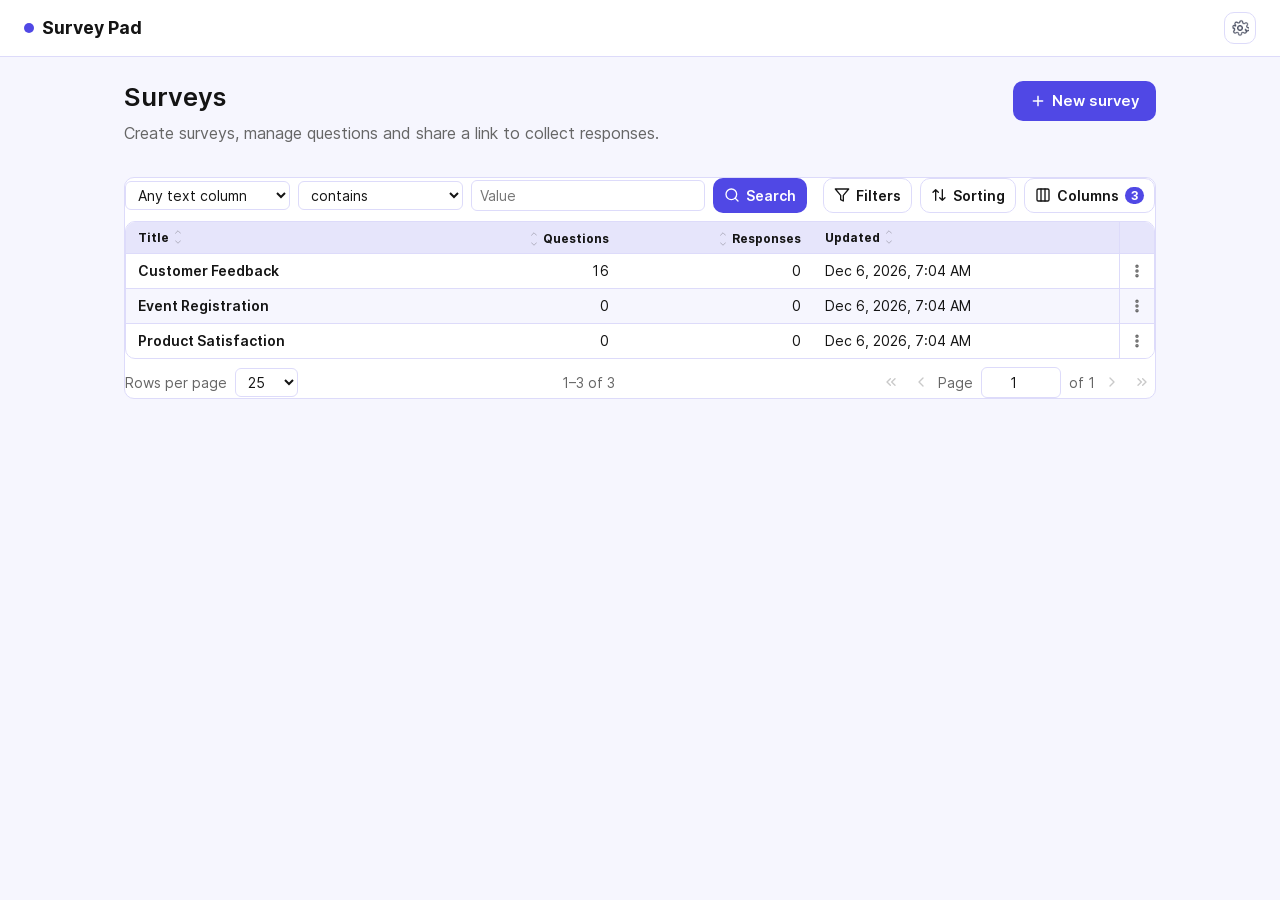
==== commit 36ff842c: "feat(datatable): add reusable DataTable component Replace manual table rendering in surveys and surv" ====
--- a/index.html
+++ b/index.html
@@ -27,6 +27,7 @@
     <meta content="assets/og/og-image.png" name="twitter:image">
     <meta content="Survey Pad logo and tagline on a purple gradient" name="twitter:image:alt">
     <link href="assets/css/index.css" rel="stylesheet">
+    <link href="assets/css/data_table.css" rel="stylesheet">
 
     <script>
         try {
@@ -62,6 +63,8 @@
         </button>
     </div>
 
+
+    <!-- Table -->
     <div class="table-wrap" id="surveys-table-wrap">
         <table class="data-table" id="surveys-table">
             <thead>
--- a/assets/css/data_table.css
+++ b/assets/css/data_table.css
@@ -0,0 +1,470 @@
+.dt {
+    display: flex;
+    flex-direction: column;
+    gap: var(--sp-2);
+    font-size: 0.875em;
+    min-width: 0;
+}
+
+.dt input, .dt select {
+    font-size: 1em;
+    padding: 4px 8px;
+    width: auto;
+    min-width: 0;
+}
+
+.dt input[type="checkbox"] {
+    padding: 0;
+}
+
+.dt .btn {
+    font-size: 1em;
+}
+
+.dt-sr {
+    position: absolute;
+    width: 1px;
+    height: 1px;
+    margin: -1px;
+    padding: 0;
+    overflow: hidden;
+    clip: rect(0, 0, 0, 0);
+    white-space: nowrap;
+    border: 0;
+}
+
+.dt-icon {
+    display: inline-flex;
+    flex: none;
+}
+
+/* Toolbar */
+.dt-toolbar {
+    display: flex;
+    flex-wrap: wrap;
+    align-items: center;
+    justify-content: space-between;
+    gap: var(--sp-2) var(--sp-4);
+}
+
+.dt-search {
+    display: flex;
+    align-items: center;
+    gap: var(--sp-2);
+    flex: 1 1 32rem;
+    min-width: 0;
+}
+
+.dt-search-fields {
+    flex: 1;
+    min-width: 0;
+}
+
+.dt-tools {
+    display: flex;
+    gap: var(--sp-2);
+}
+
+.dt-badge {
+    display: inline-block;
+    min-width: 1.5em;
+    padding: 0 6px;
+    border-radius: var(--pill-radius);
+    background: var(--color-primary);
+    color: var(--color-primary-contrast);
+    font-size: 0.85em;
+    font-weight: 700;
+    line-height: 1.5;
+    text-align: center;
+}
+
+/* Condition rows (quick search + filter dialog) */
+.dt-cond {
+    display: flex;
+    flex-wrap: wrap;
+    align-items: center;
+    gap: var(--sp-2);
+}
+
+.dt-cond > select {
+    flex: 1 1 9rem;
+}
+
+.dt-slot {
+    flex: 1 1 9rem;
+    display: flex;
+    min-width: 0;
+}
+
+.dt-slot > select {
+    width: 100%;
+}
+
+.dt-slot--values {
+    flex: 2 1 12rem;
+    align-items: center;
+    gap: var(--sp-2);
+}
+
+.dt-slot--values > :is(input, select) {
+    flex: 1;
+    width: 100%;
+}
+
+.dt-and {
+    color: var(--color-text-muted);
+}
+
+.dt-cond--invalid :is(input, select) {
+    border-color: var(--color-danger);
+}
+
+.dt-cond--sort .dt-rank {
+    flex: 0 0 4.5rem;
+    color: var(--color-text-muted);
+}
+
+/* Active filter/sort chips */
+.dt-chips {
+    display: flex;
+    flex-wrap: wrap;
+    align-items: center;
+    gap: var(--sp-1) var(--sp-2);
+    list-style: none;
+    margin: 0;
+    padding: 0;
+}
+
+.dt-chip {
+    display: inline-flex;
+    align-items: center;
+    gap: 2px;
+    padding: 1px 2px 1px 10px;
+    border: var(--border-width) solid var(--color-border);
+    border-radius: var(--pill-radius);
+    background: var(--color-primary-soft);
+    color: var(--color-text);
+}
+
+.dt-chip--note {
+    padding-right: 10px;
+    background: transparent;
+    color: var(--color-text-muted);
+}
+
+/* Table */
+.dt-scroll {
+    overflow: auto;
+    max-height: var(--dt-max-height, 70vh);
+    background: var(--color-surface);
+    border: var(--border-width) solid var(--color-border);
+    border-radius: var(--radius-base);
+}
+
+.dt--loading .dt-scroll {
+    opacity: 0.6;
+}
+
+.dt-table {
+    width: 100%;
+    border-collapse: separate;
+    border-spacing: 0;
+}
+
+.dt-table th, .dt-table td {
+    padding: var(--sp-1) var(--sp-3);
+    text-align: start;
+    white-space: nowrap;
+    border-bottom: var(--border-width) solid var(--color-border);
+    vertical-align: middle;
+}
+
+.dt-table tbody tr:last-child td {
+    border-bottom: 0;
+}
+
+.dt-table thead th {
+    position: sticky;
+    top: 0;
+    z-index: 2;
+    background: var(--color-table-header-bg);
+    color: var(--color-table-header-text);
+    font-size: 0.85em;
+    font-weight: 700;
+    letter-spacing: 0.03em;
+}
+
+.dt-table [data-align="end"] {
+    text-align: end;
+    font-variant-numeric: tabular-nums;
+}
+
+.dt-table [data-align="center"] {
+    text-align: center;
+}
+
+.dt-table [data-align="end"] .dt-sort {
+    flex-direction: row-reverse;
+}
+
+.dt-table td.dt-wrap {
+    white-space: normal;
+}
+
+.dt-table td.dt-clip {
+    overflow: hidden;
+    text-overflow: ellipsis;
+}
+
+.dt-table tbody tr:nth-child(even) {
+    background: var(--color-row-alt);
+}
+
+.dt-table tbody tr:hover {
+    background: var(--color-row-hover);
+}
+
+.dt-null {
+    color: var(--color-text-muted);
+}
+
+.dt-state {
+    padding: var(--sp-6) var(--sp-4);
+    text-align: center;
+    white-space: normal;
+}
+
+.dt-state p {
+    margin-bottom: var(--sp-2);
+}
+
+/* Sortable header */
+.dt-sort {
+    display: inline-flex;
+    align-items: center;
+    gap: 4px;
+    padding: 0;
+    border: 0;
+    background: none;
+    color: inherit;
+    font: inherit;
+    cursor: pointer;
+}
+
+.dt-carets {
+    display: inline-flex;
+    flex-direction: column;
+    line-height: 0;
+}
+
+.dt-caret {
+    display: inline-flex;
+    opacity: 0.3;
+}
+
+th[aria-sort="ascending"] .dt-caret--up,
+th[aria-sort="descending"] .dt-caret--down {
+    opacity: 1;
+}
+
+.dt-sort-rank {
+    font-size: 0.8em;
+}
+
+/* Sticky actions column */
+.dt-table .dt-col-actions {
+    position: sticky;
+    inset-inline-end: 0;
+    width: 1%;
+    padding-inline: var(--sp-1);
+    text-align: end;
+    background: var(--color-surface);
+    border-inline-start: var(--border-width) solid var(--color-border);
+}
+
+.dt-table thead .dt-col-actions {
+    z-index: 3;
+    background: var(--color-table-header-bg);
+}
+
+.dt-table tbody tr:nth-child(even) .dt-col-actions {
+    background: var(--color-row-alt);
+}
+
+.dt-table tbody tr:hover .dt-col-actions {
+    background: var(--color-row-hover);
+}
+
+/* Compact icon buttons */
+.dt-icon-btn {
+    display: inline-flex;
+    align-items: center;
+    justify-content: center;
+    width: 26px;
+    height: 26px;
+    padding: 0;
+    border: var(--border-width) solid transparent;
+    border-radius: var(--control-radius);
+    background: transparent;
+    color: var(--color-text-muted);
+    cursor: pointer;
+}
+
+.dt-icon-btn:hover:not(:disabled) {
+    background: var(--color-hover);
+    color: var(--color-text);
+    border-color: var(--color-border);
+}
+
+.dt-icon-btn--danger:hover:not(:disabled) {
+    background: var(--color-danger-bg);
+    color: var(--color-danger);
+    border-color: var(--color-danger-border);
+}
+
+.dt-icon-btn:disabled {
+    opacity: 0.35;
+    cursor: not-allowed;
+}
+
+/* Footer */
+.dt-footer {
+    display: flex;
+    flex-wrap: wrap;
+    align-items: center;
+    justify-content: space-between;
+    gap: var(--sp-2) var(--sp-4);
+    color: var(--color-text-muted);
+}
+
+.dt-size, .dt-page-label {
+    display: inline-flex;
+    align-items: center;
+    gap: var(--sp-2);
+}
+
+.dt-pager {
+    display: inline-flex;
+    align-items: center;
+    gap: var(--sp-1);
+}
+
+.dt-page-input {
+    width: 4.5em;
+    text-align: center;
+    font-variant-numeric: tabular-nums;
+}
+
+/* Row action menu */
+.dt-menu {
+    position: fixed;
+    inset: auto;
+    margin: 0;
+    min-width: 11rem;
+    padding: var(--sp-1);
+    border: var(--border-width) solid var(--color-border);
+    border-radius: var(--radius-base);
+    background: var(--color-surface);
+    color: var(--color-text);
+    box-shadow: var(--shadow-md);
+    font-size: 0.875rem;
+}
+
+.dt-menu__item {
+    display: flex;
+    align-items: center;
+    width: 100%;
+    padding: var(--sp-2) var(--sp-3);
+    border: 0;
+    border-radius: var(--control-radius);
+    background: none;
+    color: inherit;
+    font: inherit;
+    text-align: start;
+    text-decoration: none;
+    cursor: pointer;
+}
+
+.dt-menu__item:hover:not(:disabled),
+.dt-menu__item:focus-visible {
+    background: var(--color-hover);
+}
+
+.dt-menu__item:disabled {
+    opacity: 0.45;
+    cursor: not-allowed;
+}
+
+.dt-menu__item--danger {
+    color: var(--color-danger);
+}
+
+.dt-menu__sep {
+    height: var(--border-width);
+    margin: var(--sp-1) 0;
+    background: var(--color-border);
+}
+
+/* Dialogs */
+.dt-panel {
+    display: flex;
+    flex-direction: column;
+    align-items: flex-start;
+    gap: var(--sp-3);
+}
+
+.dt-panel > * {
+    max-width: 100%;
+}
+
+.dt-conds {
+    display: flex;
+    flex-direction: column;
+    gap: var(--sp-2);
+    align-self: stretch;
+}
+
+.dt-match {
+    display: inline-flex;
+    align-items: center;
+    gap: var(--sp-2);
+}
+
+.dt-hint {
+    margin: 0;
+}
+
+.dt-columns {
+    display: flex;
+    flex-direction: column;
+    gap: var(--sp-2);
+    align-self: stretch;
+    margin: 0;
+    padding: 0;
+    border: 0;
+}
+
+.dt-dialog .dialog-actions {
+    align-self: stretch;
+    padding-top: var(--sp-3);
+}
+
+.dt-dialog .dt-reset {
+    margin-inline-end: auto;
+}
+
+@media (max-width: 640px) {
+    .dt-search {
+        flex-basis: 100%;
+    }
+
+    .dt-search-fields .dt-cond > * {
+        flex-basis: 100%;
+    }
+}
+
+@media (prefers-reduced-motion: no-preference) {
+    .dt-scroll {
+        transition: opacity var(--transition-fast);
+    }
+}
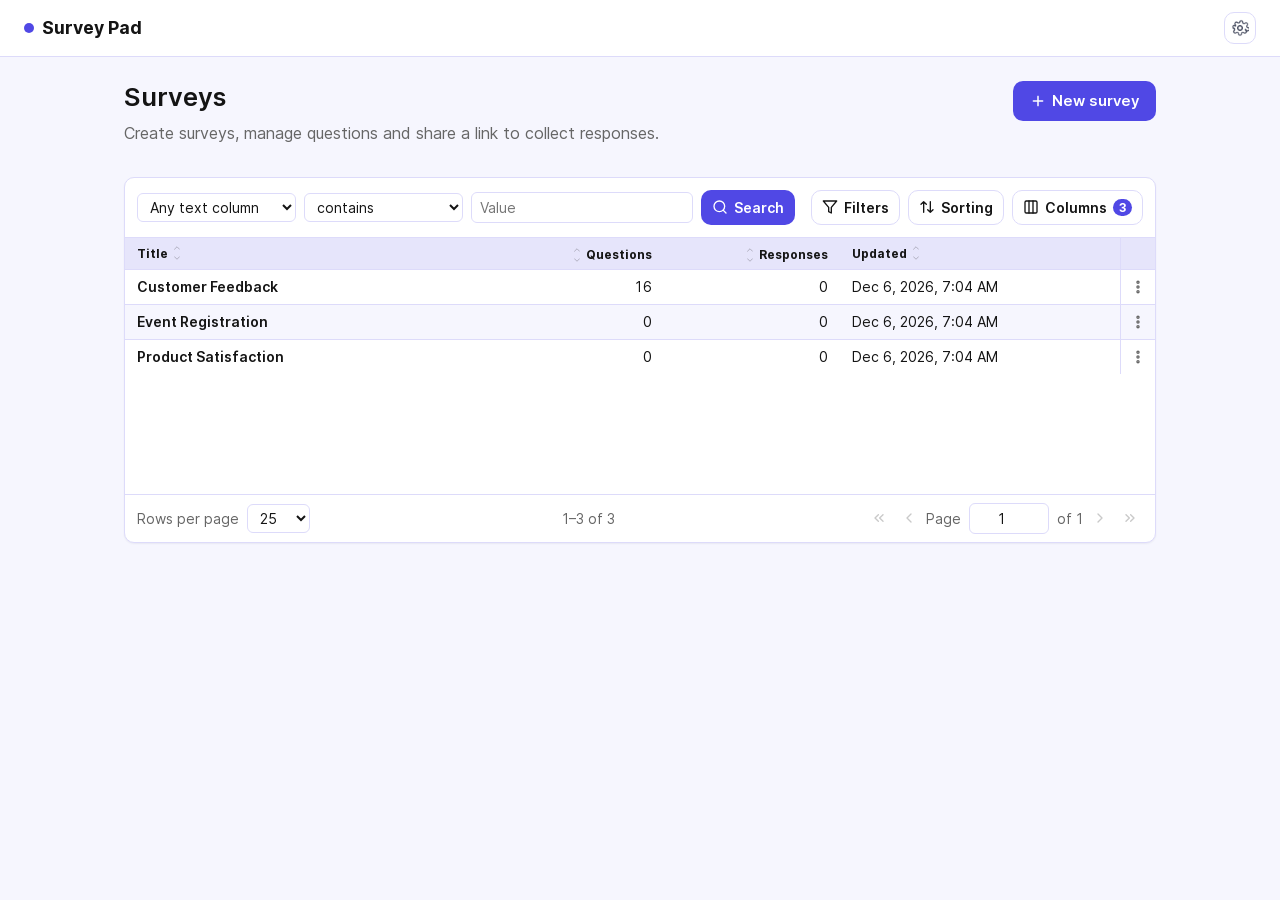
==== commit 39b99363: "feat(data-table): add min/max height and column min-width support" ====
--- a/index.html
+++ b/index.html
@@ -63,23 +63,8 @@
         </button>
     </div>
 
-
-    <!-- Table -->
-    <div class="table-wrap" id="surveys-table-wrap">
-        <table class="data-table" id="surveys-table">
-            <thead>
-            <tr>
-                <th>Title</th>
-                <th>Questions</th>
-                <th>Responses</th>
-                <th>Updated</th>
-                <th aria-label="Actions"></th>
-            </tr>
-            </thead>
-            <tbody id="surveys-tbody"></tbody>
-        </table>
-    </div>
-    <p class="empty-state" hidden id="surveys-empty">No surveys yet. Create your first one to get started.</p>
+    <!-- DataTable -->
+    <div id="surveys-table"></div>
 </main>
 
 <dialog class="dialog dialog--sm" id="survey-dialog">
@@ -182,4 +167,4 @@
 
 <script src="assets/js/pages/surveys.js" type="module"></script>
 </body>
-</html>
+</html>
--- a/assets/css/index.css
+++ b/assets/css/index.css
@@ -375,47 +375,6 @@
     background: var(--color-danger-bg);
     color: var(--color-danger);
     border-color: var(--color-danger-border);
-}
-
-/* Table */
-.table-wrap {
-    background: var(--color-surface);
-    border: var(--border-width) solid var(--color-border);
-    border-radius: var(--radius-base);
-    overflow: hidden;
-}
-
-.data-table {
-    width: 100%;
-    border-collapse: collapse;
-}
-
-.data-table th, .data-table td {
-    text-align: left;
-    padding: var(--sp-3) var(--sp-4);
-    border-bottom: var(--border-width) solid var(--color-border);
-    vertical-align: middle;
-}
-
-.data-table th {
-    font-size: 0.78em;
-    font-weight: 700;
-    text-transform: uppercase;
-    letter-spacing: 0.04em;
-    color: var(--color-table-header-text);
-    background: var(--color-table-header-bg);
-}
-
-.data-table tr:last-child td {
-    border-bottom: none;
-}
-
-.data-table tbody tr:nth-child(even) {
-    background: var(--color-row-alt);
-}
-
-.data-table tbody tr:hover {
-    background: var(--color-row-hover);
 }
 
 .row-title {
@@ -857,30 +816,6 @@
         padding: var(--sp-4);
     }
 
-    .data-table thead {
-        display: none;
-    }
-
-    .data-table tr {
-        display: block;
-        border-bottom: var(--border-width) solid var(--color-border);
-        padding: var(--sp-3) 0;
-    }
-
-    .data-table td {
-        display: flex;
-        justify-content: space-between;
-        gap: var(--sp-3);
-        border-bottom: none;
-        padding: 4px var(--sp-4);
-    }
-
-    .data-table td::before {
-        content: attr(data-label);
-        font-weight: 600;
-        color: var(--color-text-muted);
-    }
-
     .survey-take-card {
         padding: var(--sp-4);
     }
--- a/assets/css/data_table.css
+++ b/assets/css/data_table.css
@@ -1,9 +1,14 @@
 .dt {
     display: flex;
     flex-direction: column;
-    gap: var(--sp-2);
+    gap: 0;
     font-size: 0.875em;
     min-width: 0;
+    background: var(--color-surface);
+    border: var(--border-width) solid var(--color-border);
+    border-radius: var(--radius-base);
+    box-shadow: var(--shadow-sm);
+    overflow: hidden; /* clips the table's square corners to the radius */
 }
 
 .dt input, .dt select {
@@ -45,6 +50,8 @@
     align-items: center;
     justify-content: space-between;
     gap: var(--sp-2) var(--sp-4);
+    padding: var(--sp-3);
+    border-bottom: var(--border-width) solid var(--color-border);
 }
 
 .dt-search {
@@ -132,7 +139,8 @@
     gap: var(--sp-1) var(--sp-2);
     list-style: none;
     margin: 0;
-    padding: 0;
+    padding: var(--sp-2) var(--sp-3);
+    border-bottom: var(--border-width) solid var(--color-border);
 }
 
 .dt-chip {
@@ -155,10 +163,8 @@
 /* Table */
 .dt-scroll {
     overflow: auto;
+    min-height: min(var(--dt-min-height, 14rem), var(--dt-max-height, 70vh));
     max-height: var(--dt-max-height, 70vh);
-    background: var(--color-surface);
-    border: var(--border-width) solid var(--color-border);
-    border-radius: var(--radius-base);
 }
 
 .dt--loading .dt-scroll {
@@ -167,6 +173,7 @@
 
 .dt-table {
     width: 100%;
+    min-width: 36rem;
     border-collapse: separate;
     border-spacing: 0;
 }
@@ -334,6 +341,8 @@
     align-items: center;
     justify-content: space-between;
     gap: var(--sp-2) var(--sp-4);
+    padding: var(--sp-2) var(--sp-3);
+    border-top: var(--border-width) solid var(--color-border);
     color: var(--color-text-muted);
 }
 
